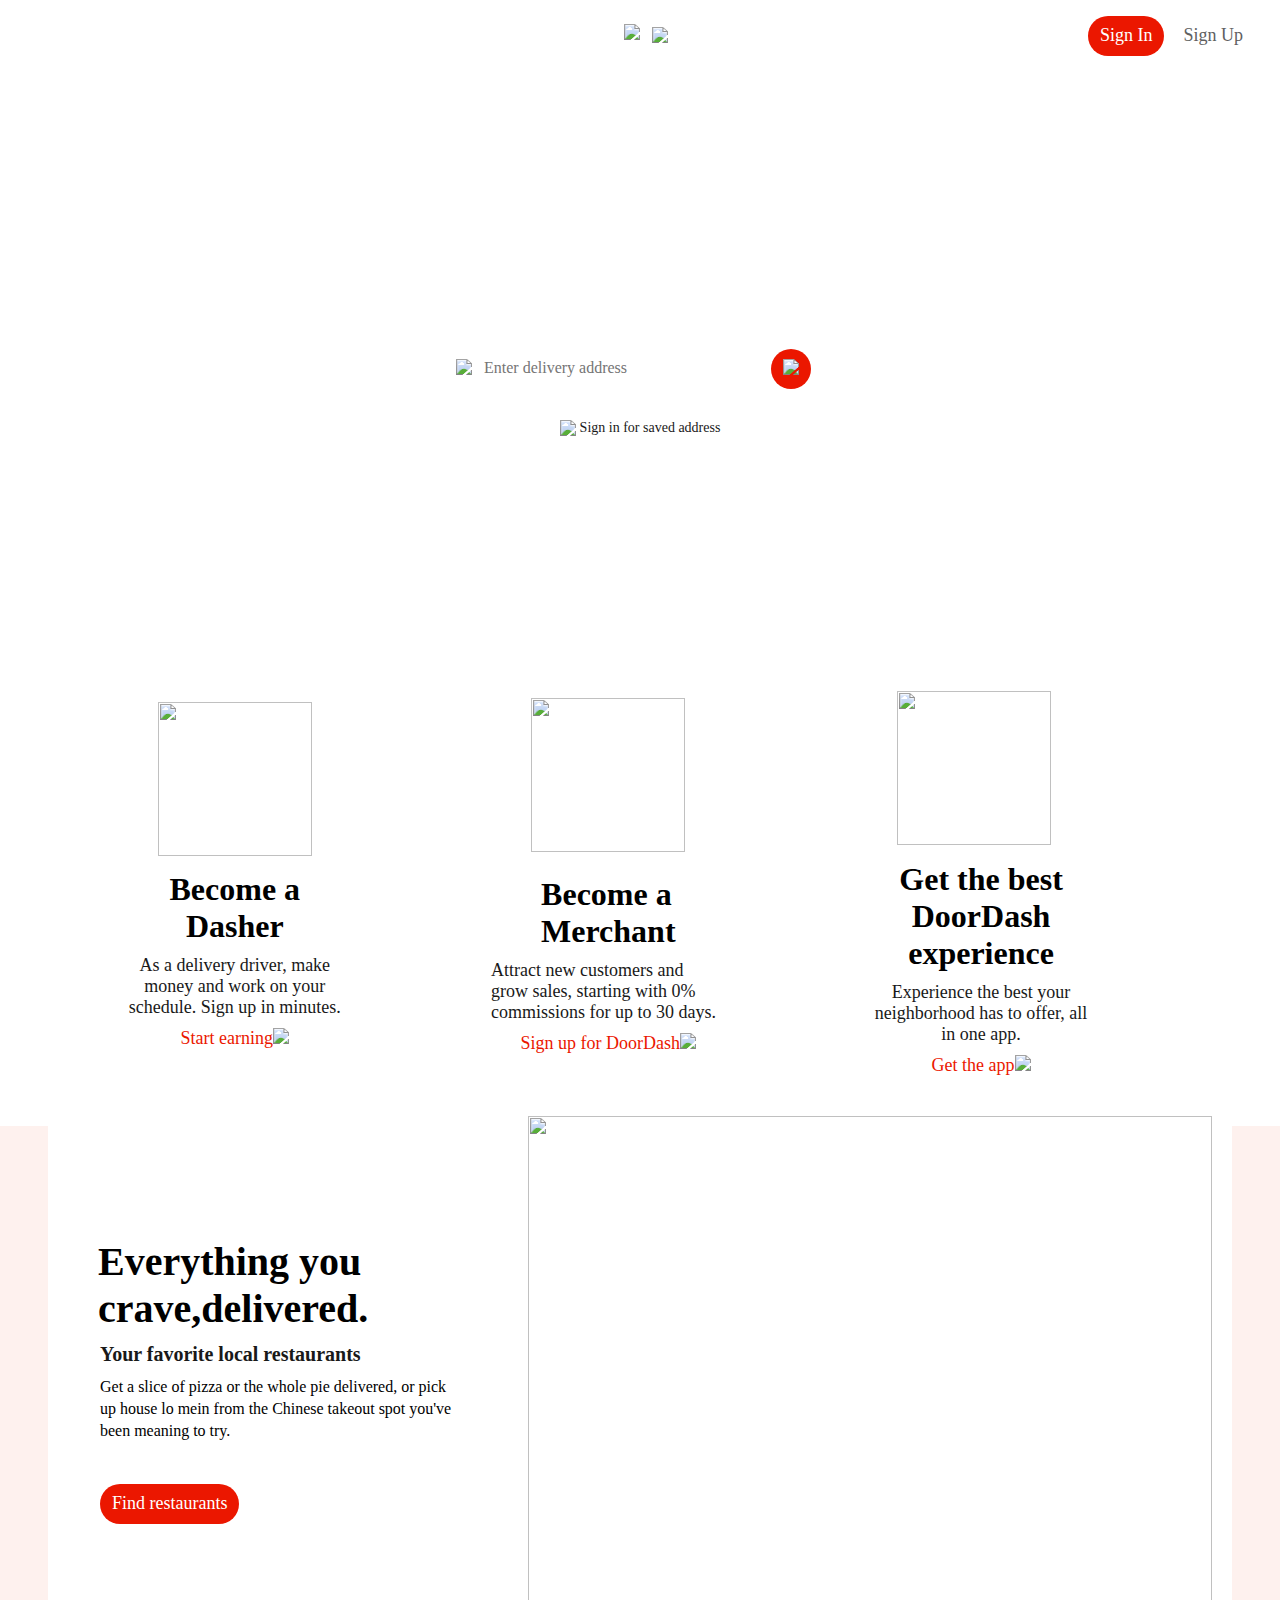
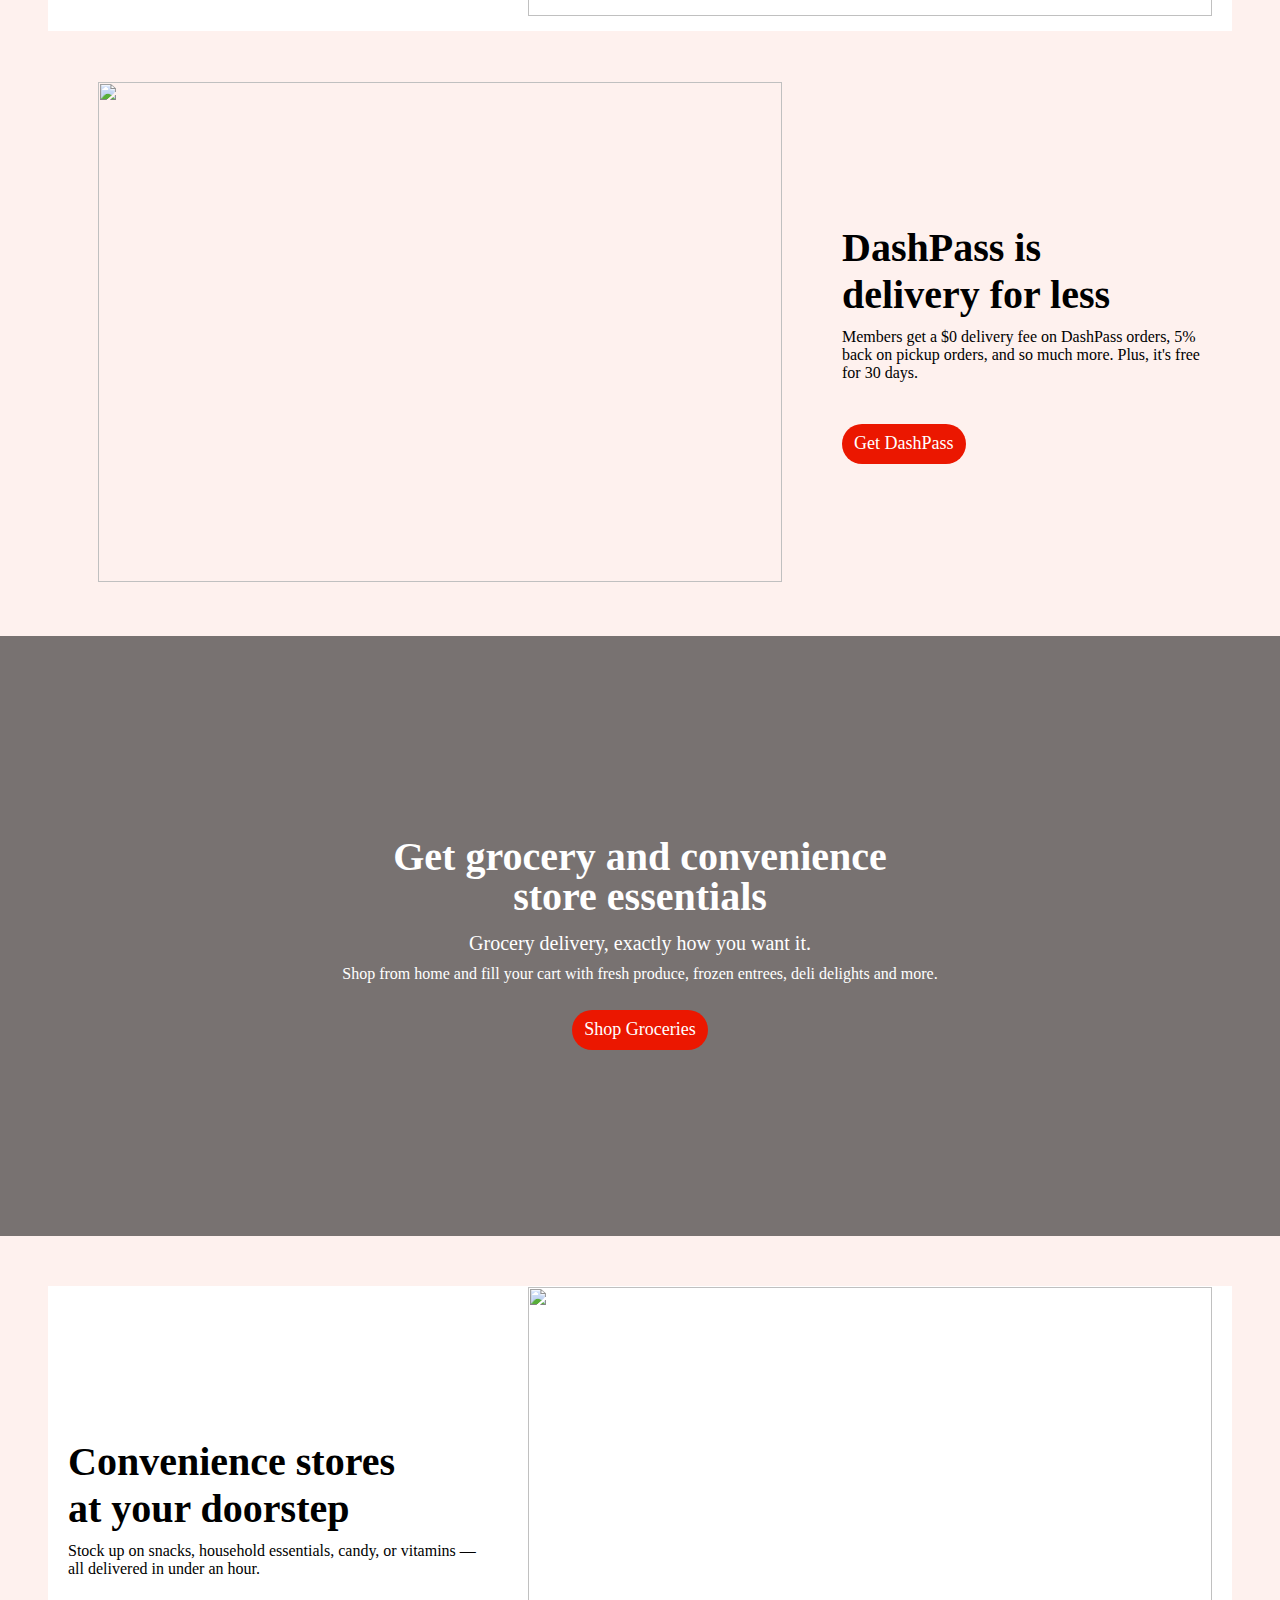
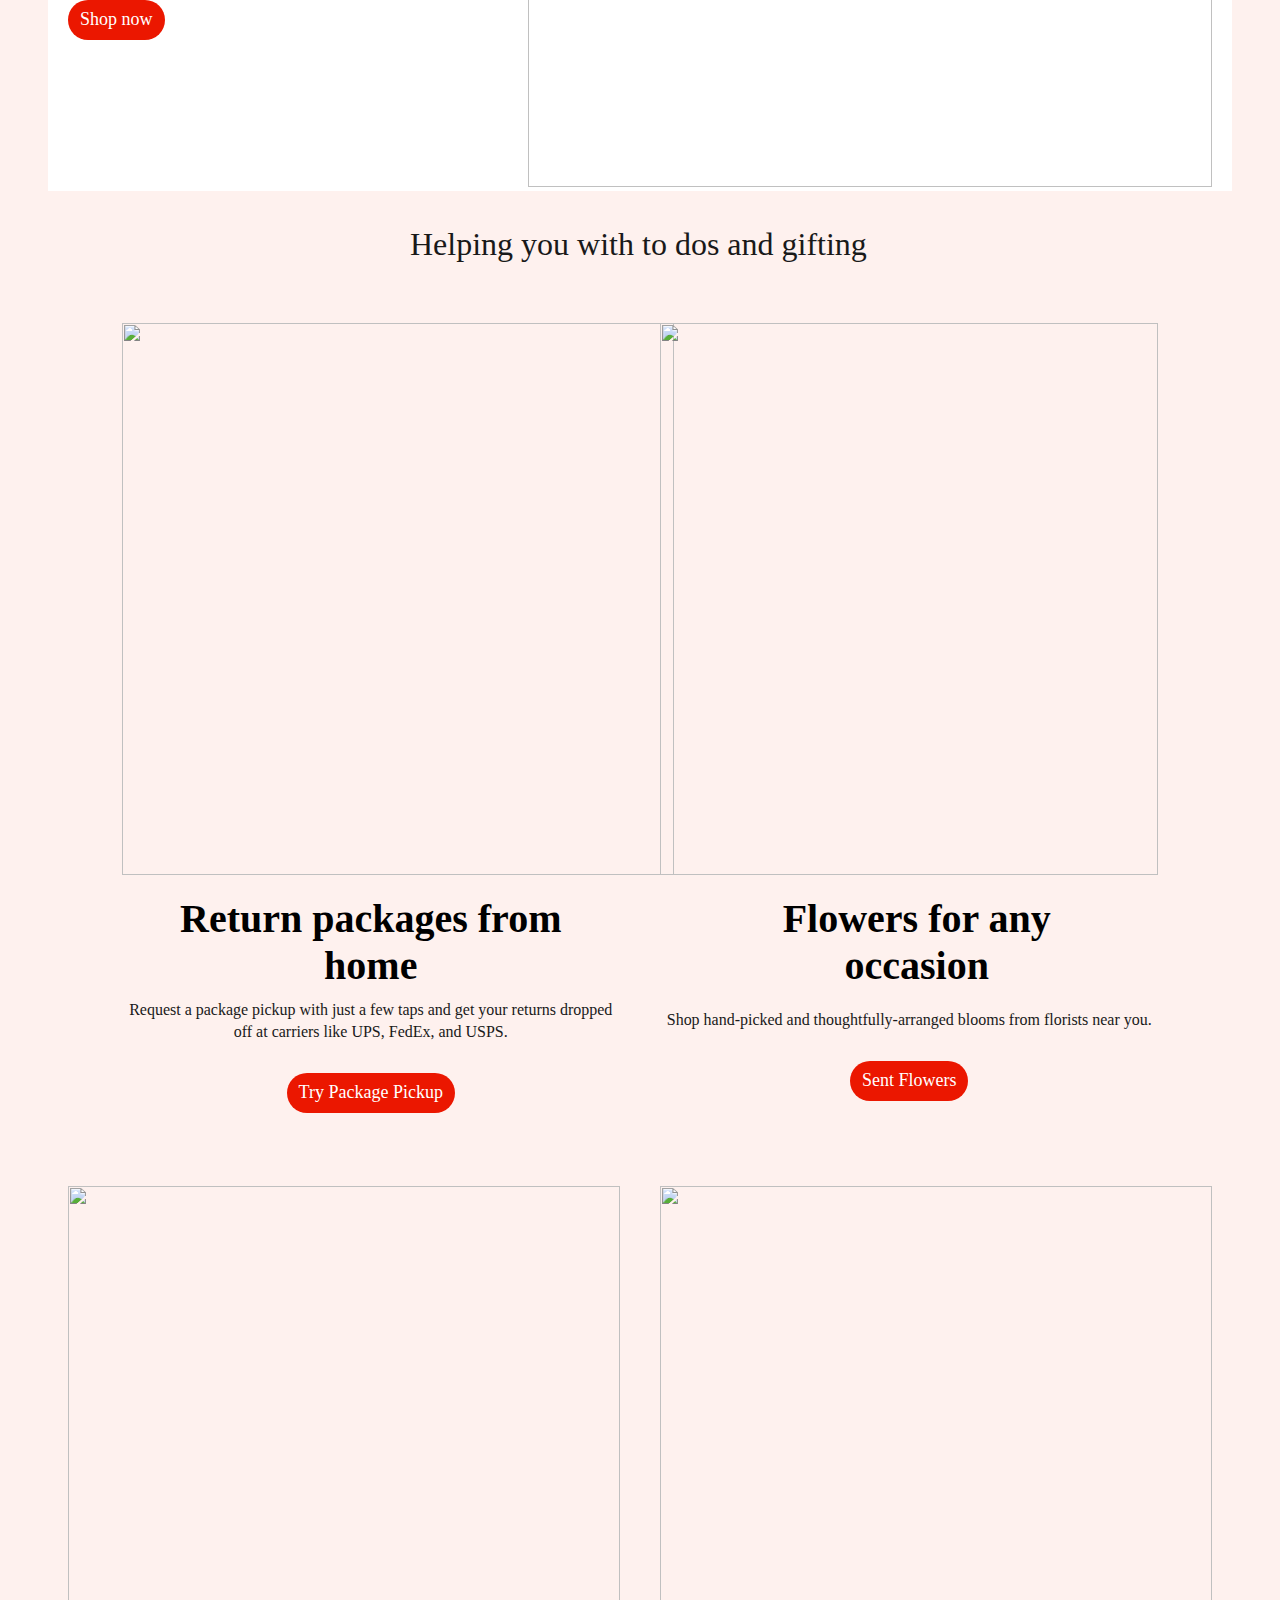
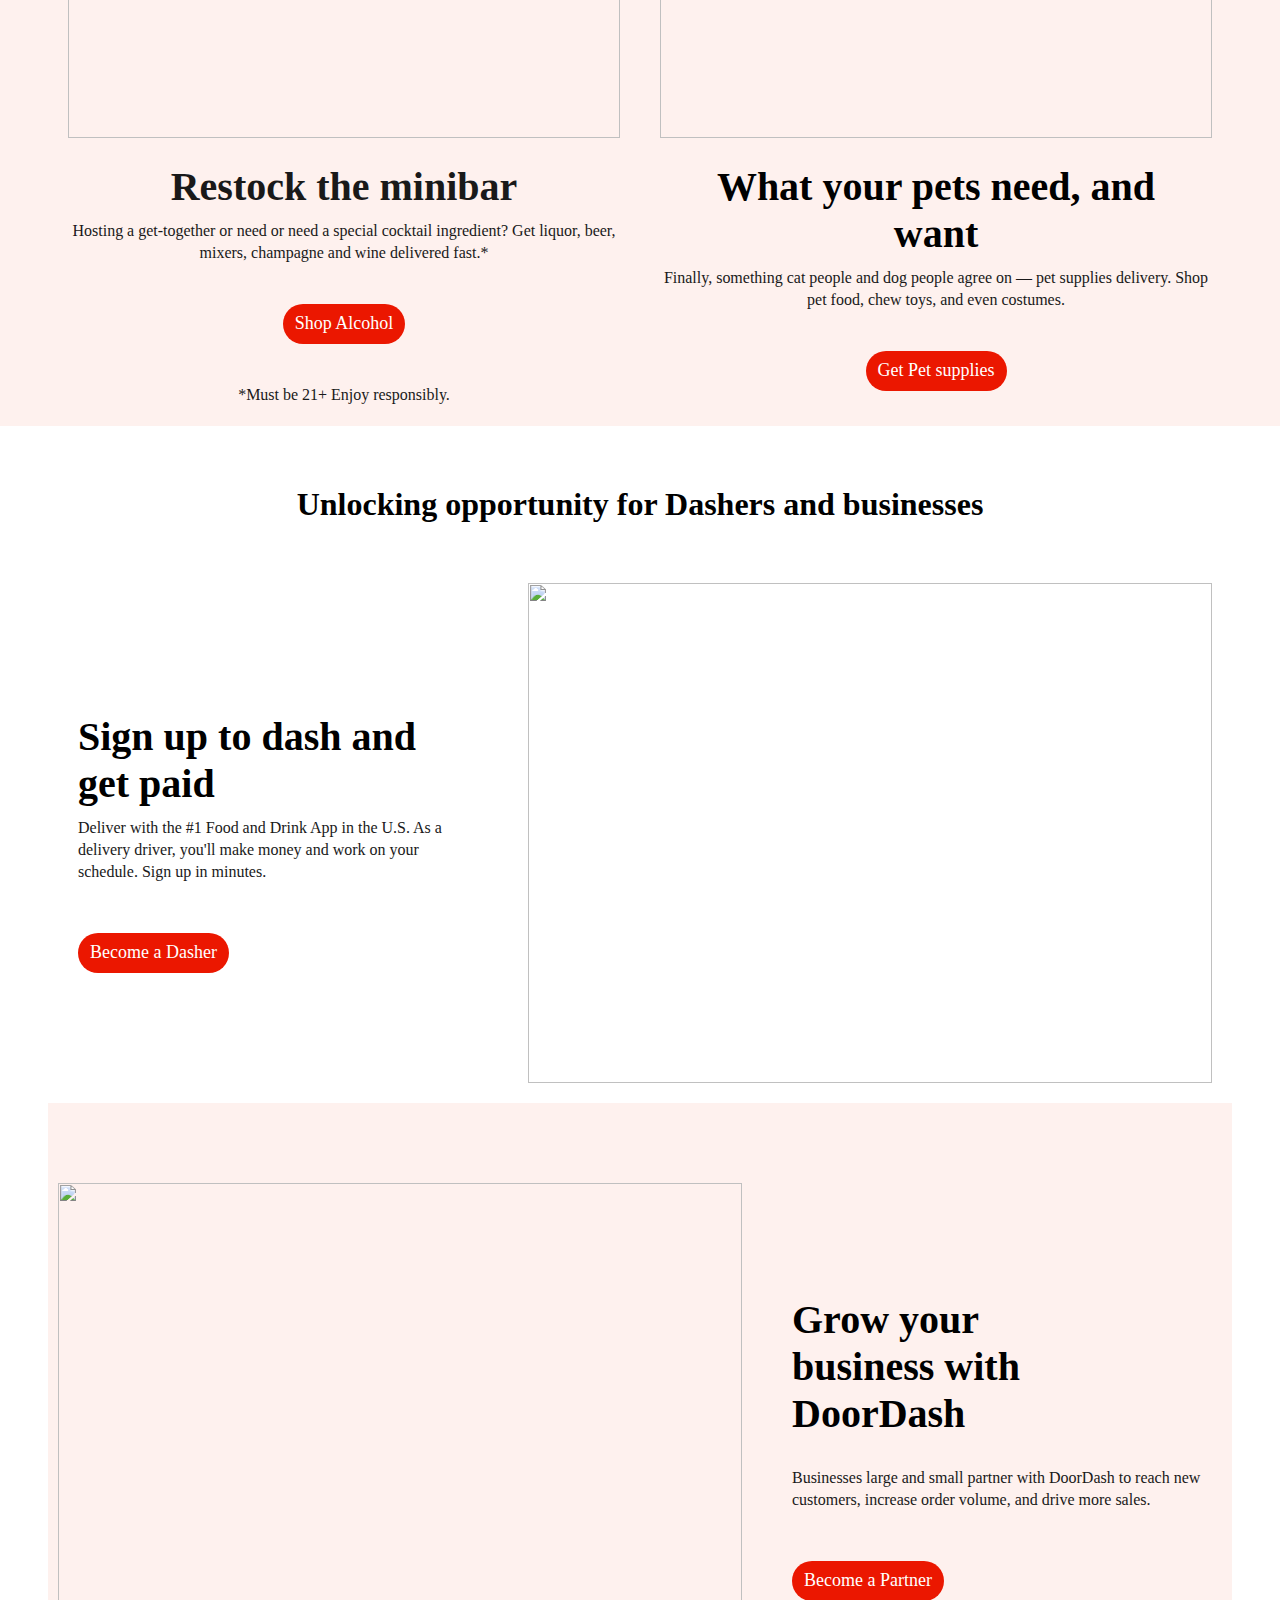
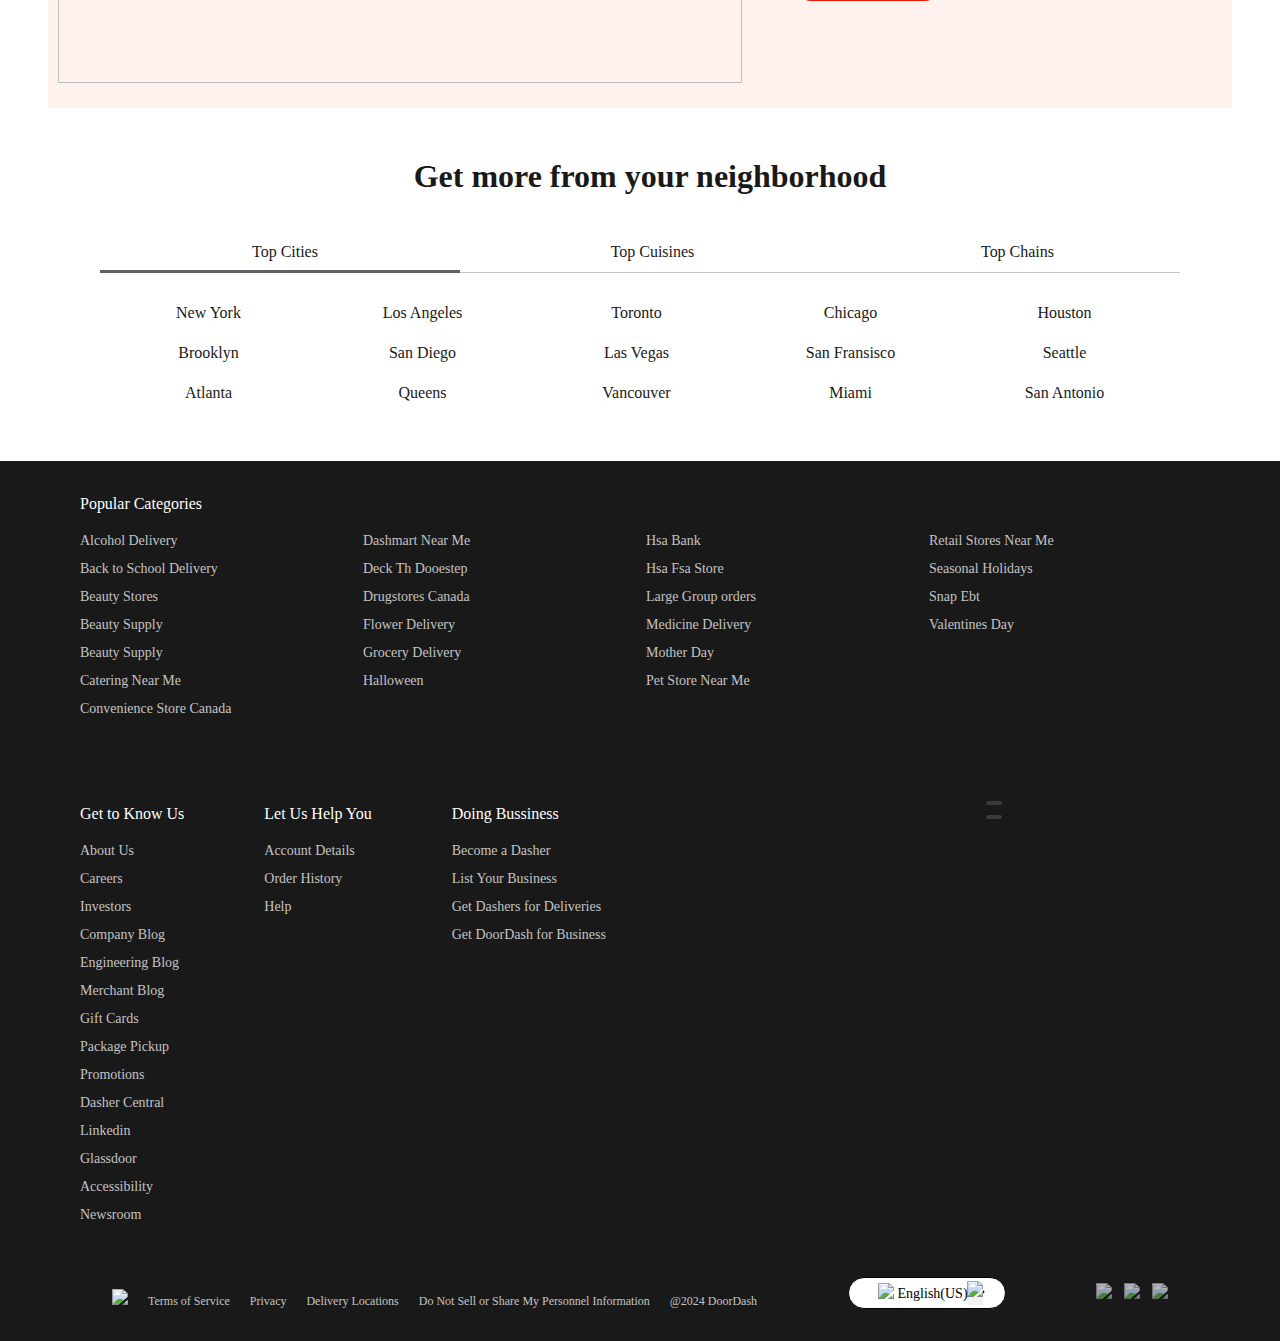
==== index.html @ cca17625 "done" ====
<!DOCTYPE html>
<html lang="en">
<head>
    <meta charset="UTF-8">
    <meta name="viewport" content="width=device-width, initial-scale=1.0">
    <link rel="stylesheet" href="styles.css">
    <title>DOORDASH</title>
  <header class="header">
  <div class="add">
    <div class="mac">
      <div class="mit">
        <img src="/Doordash/images/top_logo.svg"  alt="">
      </div>
  </div>
    <div class="rating">
      <span class="bluelock">Browse faster in the app</span>
    <p class="ppn">$0 delivery fee on first order</p>
    <div class="star">
      <img src="/Doordash/pics/svg-export/star.svg">
      <img src="/Doordash/pics/svg-export/star.svg">
      <img src="/Doordash/pics/svg-export/star.svg">
      <img src="/Doordash/pics/svg-export/star.svg">
      <img src="/Doordash/pics/svg-export/half-star.svg">
         <p class="opm">18.2M ratings</p>
      
    </div>
    </div>
    <div class="open">
    <button id="adv">Open </button>
    </div>
  </div>
</header>
    

<section class="banner">
  <div id="signup">
        <button id="white">Login </button>
        <button id="red">Open App</button>
    </div>
    <div class="flotter">
      <div></div>
      <div class="normal">
      <img class="fluke-1" src="/Doordash/pics/svg-export/logo-white.svg">
      <img class="fluke" src="/Doordash/pics/svg-export/doordash-white.svg" >
    </div>
    <div class="ubnormal"> 
      <img class="wl" src="/Doordash/pics/whitelogo-1.svg">
      <img class="DD" src="/Doordash/pics/doordashlogo-1.svg">
    </div>
    <div class="frank">
      <button id="red">Sign In</button>
        <button id="white">Sign Up</button>
      </div>
    </div>
    <div class="main-nav">
  <div class="mad">  
  <img src="/Doordash/pics/svg-export/logo-white.svg">
  <img class="moc" src="/Doordash/pics/svg-export/doordash-white.svg">
  </div>
  <div class="mara">
  <div class="heading">
    <h1>Discover restaurants and more near you.</h1>
  </div>

<nav class="topnav">
    
    <div class="entry">
      <a class="magnifier" href="location"><img src="/Doordash/pics/svg-export/search.svg"></a>
      <a class="location-logo" href=""><img src="/Doordash/pics/svg-export/personal.svg"></a>
      <input type="text" class="input" placeholder="Enter delivery address"><img src="/Doordash/pics/svg-export/side-arrow-black .svg">


    </div> 
  <div class="milan">
    <a class="location-logo" href=""><img src="/Doordash/pics/svg-export/personal.svg"></a>
  <input type="text" class="input-1" placeholder="Enter delivery address">
  <button class="black-1"><img src="/Doordash/pics/svg-export/white-arrow-1.svg"></button>
  </div>


    <div class="entry-1">
    <span><img src="/Doordash/pics/svg-export/svgexport-7.svg">Login </span>
    </div>
    <div class="entry-2">
      <span><img class="person" src="/Doordash/pics/svg-export/svgexport-7.svg"> Sign In</span>
    </div>
    <div class="entry-3">
      <span><img src="/Doordash/pics/svg-export/svgexport-7.svg">Sign in for saved address</span>
    </div>
</nav> 
</div>
</div>
</head>
</section>

<div class="app-adv">
  <div class="white-logo">
  <img src="/Doordash/images/top_logo.svg">
</div>
<div class="maria">
  
  <img src="/Doordash/pics/svg-export/google-play-store-logo.svg">

  <h2>DoorDash App</h2>
  <p>Food & Groceries, Delivered</p>
  <button id="led">Get the App <div><img class="rightarrow" src="/Doordash/pics/svg-export/side-arrow-white.svg"></div></button>

</div>
  
</div>


<section  class="grid">
  <div class="scoots">
    <div class="mic">
      <img  id="scoots" src="/Doordash/pics/ScootScoot.svg">
    </div>
    <div class="orange">
    <div class="para">
    <h2>Become a <br>Dasher</h2>
    <p>As a delivery driver, make <br>money and work on your<br> schedule. Sign up in minutes.</p>
    </div>
    <div class="link">
    <a href="#earnigs">Start earning</a><img src="/Doordash/pics/svg-export/svgexport-8.svg">
  </div>
    </div>
  </div>



  <div class="store">
    <div class="pic">
    <img src="/Doordash/pics/svg-export/Storefront.svg">
  </div>
  <div class="mark">
  <div class="text">
    <h2>Become a <br> Merchant</h2>
    <p>Attract new customers and <br> grow sales, starting with 0% <br> commissions for up to 30 days.</p>
  </div>
  <div class="line">
    <a href="#merchant">Sign up for DoorDash</a><img src="/Doordash/pics/svg-export/svgexport-8.svg">
  </div>
  </div>
  </div>



  <div class="iphone">
    <div class="smart">
    <img src="/Doordash/pics/svg-export/iphone.svg">
  </div>
  <div class="wrapper">
  <div class="phone">
    <h2>Get the best <br> DoorDash <br>experience</h2>
    <p>Experience the best your <br> neighborhood has to offer, all <br> in one app.</p>
  </div>
  <div class="cross">
    <a href="app">Get the app</a><img src="/Doordash/pics/svg-export/svgexport-8.svg">
  </div>
  </div>
  </div>
</section>


<body>

<div class="main-c">
<section id="pizza">
  <div class="pizza">
    <img src="/Doordash/images/download_the_app_desktop.png">
  </div>
  <div class="mania">
    <h2>Everything you crave,delivered.</h2>
    <h4>Your favorite local restaurants</h4>
    <p>Get a slice of pizza or the whole pie delivered, or pick up house lo mein from the Chinese takeout spot you've been meaning to try.</p>
    <div class="button-1"><button id="red">Find restaurants</button></div>
  </div>
</section>

<section class="pay">
  <div class="burger">
    <img src="/Doordash/images/dashpass_desktop.png">
  </div>
  <div class="me">
    <h2>DashPass is <br>delivery for less</h2>
    <p>Members get a $0 delivery fee on DashPass orders, 5% back on pickup orders, and so much more. Plus, it's free for 30 days.</p>
   <div class="button-2"> <button id="red">Get DashPass</button></div>
  </div>
</section>

<section class="hand">
  <div class="middile">

  <div class="left">

    <h2>Get grocery and convenience store essentials</h2>
    <span class="pass">Grocery delivery, exactly how you want it.</span>
    <p class="normall">Shop from home and fill your cart with fresh produce, frozen entrees, deli delights and more.</p>
    <div><button id="red">Shop Groceries</button></div>
  </div>
</div>
</section>

<secton class="drug">
 
    <div class="medicine">
       <div class="medi">
    <img src="/Doordash/images/convenience_desktop.png">
        </div>
  <div class="clara">
    <h2>Convenience stores at your doorstep</h2>
    <p>Stock up on snacks, household essentials, candy, or vitamins — all delivered in under an hour.</p>
    <div class="musa"><button id="red">Shop now</button></div>
  </div>
  </div>
</secton>

</div>

<div class="mil">
<span class="mis">Helping you with to dos and gifting<span>
</div>
<section class="section-with-bg">

<section id="structure">
  <div class="structure-1">
    <div class="big">
    <div class="gifting">
      <img class="old" src="/Doordash/images/package_pickup_old.avif">
      <img class="new" src="/Doordash/images/package_pickup_new">
      <img class="fresh" src="/Doordash/images/fresh">
    </div>
      <div class="small">
        <h2>Return packages from home</h2>
        <p>Request a package pickup with just a few taps and get your returns dropped off at carriers like UPS, FedEx, and USPS.</p>
       <div class="pani"> <button id="red">Try Package Pickup</button></div>
      </div>
  </div>
    
    <div class="flow">
    <div class="flowers">
      <img class="old-flower" src="/Doordash/images/flowers_desktop.png">
      <img class="new-flower" src="/Doordash/images/newflower.avif">
    </div>
      <div class="fly">
        <h2>Flowers for any occasion</h2>
        <p>Shop hand-picked and thoughtfully-arranged blooms from florists near you.</p>
         <div class="pasa"><button id="red">Sent Flowers</button></div>
      </div>
    </div>
  </div>
  </div>
  <div class="structure-2">
  <div class="mini">
  <div class="minibar">
    <img  src="/Doordash/images/alcohol_desktop.avif">
  </div>
    <div class="bar">
      <h2>Restock the minibar</h2>
      <p>Hosting a get-together or need or need a special cocktail ingredient? Get liquor, beer, mixers, champagne and wine delivered fast.*</p>
      <div class="pada"><button id="red">Shop Alcohol</button></div>
      <p class="warning">*Must be 21+ Enjoy responsibly.</p>
    </div>
  </div>
  
  <div class="navi">
  <div class="pets">
    <img  src="/Doordash/images/pet_supplies_desktop.avif">
  </div>
    <div class="math">
      <h2>What your pets need, and want</h2>
      <p>Finally, something cat people and dog people agree on — pet supplies delivery. Shop pet food, chew toys, and even costumes.</p>
      <div class="dark"><button id="red">Get Pet supplies</button></div>
    </div>
  
  </div>
  </div>
  </section>
</section>

<div class="fun">
<h2>Unlocking opportunity for Dashers and businesses</h2>
</div>

<section id="Dasher">

  <div class="class">
  <div class="black">
    <img class="man" src="/Doordash/pics/become_a_dasher_desktop.avif">
    <img class="blackman" src="/Doordash/images/blackman old.png">
  </div>
  <div class="marco">
    <h2>Sign up to dash and get paid</h2>
    <p>Deliver with the #1 Food and Drink App in the U.S. As a delivery driver, you'll make money and work on your schedule. Sign up in minutes.</p>
    
    <div class="redbutton"><button id="red">Become a Dasher</button></div>
  </div>
  </div>

<div class="mall">
  <div class=" lady">
    <img src="/Doordash/images/work_with_doordash_desktop.avif">
  </div>
  <div class="blacklady">
    <h2>Grow your business with DoorDash</h2>
    <p>Businesses large and small partner with DoorDash to reach new customers, increase order volume, and drive more sales.</p>
    <div class="redlady"><button id="red">Become a Partner</button></div>
  </div>
</div>
</section>

<section class="menu">
  <div class="help">
<h2>Get more from your neighborhood</h2>
</div>
  
  <div class="grid-menu">
  <div class="top">
    <ul>
      <li class="max"><a href="">Top Cities</a></li>
      <li class="carol"><a href="">Top Cuisines</a></li>
      <li class="han"><a href="">Top Chains</a></li>
    </ul>
  </div>
  <div class="miami">
    <ul class="cities">
      <li class="Newsroom-1"><a href="">New York</a></li>
      <li class="Newsroom-1"><a href="">Brooklyn</a></li>
      <li class="Newsroom-1"><a href="">Atlanta</a></li>
    </ul>
    <ul class="cities-1"> 
      <li class="Newsroom-2"><a href="">Los Angeles</a></li>
      <li class="Newsroom-2"><a href="">San Diego</a></li>
      <li class="Newsroom-2"><a href="">Queens</a></li>
    </ul> 
    <ul class="cities-2"> 
      <li class="Newsroom-3"><a href="">Toronto</a></li>
      <li class="Newsroom-3"><a href="">Las Vegas</a></li>
      <li class="Newsroom-3"><a href="">Vancouver</a></li>
    </ul>
    <ul class="cities-3"> 
      <li class="Newsroom-4"><a href="">Chicago</a></li>
      <li class="Newsroom-4"><a href="">San Fransisco</a></li>
      <li class="Newsroom-4"><a href="">Miami</a></li>
    </ul>
    <ul class="cities-4">
      <li class="Newsroom-5"><a href="">Houston</a></li>
      <li class="Newsroom-5"><a href="">Seattle</a></li>
      <li class="Newsroom-5"><a href="">San Antonio</a></li> 
    </ul>
  </div>
  <div class="miami-3">
    <ul class="cities">
      <li class="Newsroom"><a href="">New York</a></li>
      <li class="Newsroom"><a href="">Brooklyn</a></li>
      <li class="Newsroom"><a href="">Atlanta</a></li>
      <li class="Newsroom"><a href="">Los Angeles</a></li>
      <li class="Newsroom"><a href="">San Diego</a></li>
      
    </ul> 
    <ul class="cities-1"> 
      <li class="Newsroom"><a href="">Queens</a></li>
      <li class="Newsroom"><a href="">Toronto</a></li>
      <li class="Newsroom"><a href="">Las Vegas</a></li>
      <li class="Newsroom"><a href="">Vancouver</a></li>
      <li class="Newsroom"><a href="">Chicago</a></li>
      
    </ul>
    <ul class="cities-2">
      <li class="Newsroom"><a href="">San Fransisco</a></li>
      <li class="Newsroom"><a href="">Miami</a></li>
      <li class="Newsroom"><a href="">Houston</a></li>
      <li class="Newsroom"><a href="">Seattle</a></li>
      <li class="Newsroom"><a href="">San Antonio</a></li> 
    </ul>
  </div>
  <div class="miami-1">
    <ul class="cities">
      <li class="Newsroom"><a href="">New York</a></li>
      <li class="Newsroom"><a href="">Toronto</a></li>
      <li class="Newsroom"><a href="">Houston</a></li> 
      <li class="Newsroom"><a href="">San Diego</a></li>
      <li class="Newsroom"><a href="">San Fransisco</a></li>
      <li class="Newsroom"><a href="">Atlanta</a></li> 
      <li class="Newsroom"><a href="">Vancouver</a></li>
      <li class="Newsroom"><a href="">San Antonio</a></li>
      <li class="Newsroom"><a href="">Los Angeles</a></li>
      <li class="Newsroom"><a href="">Chicago</a></li>
      <li class="Newsroom"><a href="">Brooklyn</a></li>
      <li class="Newsroom"><a href="">Las Vegas</a></li>
      <li class="Newsroom"><a href="">Seattle</a></li>
      <li class="Newsroom"><a href="">Queens</a></li>
      <li class="Newsroom"><a href="">Miami</a></li> 
    </ul>
  </div>
  </div>
</section>
<section class="footer">
  <div class="inbetween">
  <footer>
  <div class="categories">
    <h2>Popular Categories</h2>
    <div class="strawhat">
    <ul class="nika">
      <li class="luffy"><a href="">Alcohol Delivery</a></li> 
      <li class="luffy"><a href="">Back to School Delivery</a></li> 
      <li class="luffy"><a href="">Beauty Stores</a></li> 
      <li class="luffy"><a href="">Beauty Supply</a></li> 
      <li class="luffy"><a href="">Beauty Supply</a></li> 
      <li class="luffy"><a href="">Catering Near Me</a></li> 
      <li class="luffy"><a href="">Convenience Store Canada</a></li> 
     
    </ul>
    <ul class="nika">
      <li class="luffy"><a href="">Dashmart Near Me</a></li>
      <li class="luffy"><a href=""> Deck Th Dooestep</a></li>
      <li class="luffy"><a href="">Drugstores Canada</a></li>
      <li class="luffy"><a href="">Flower Delivery</a></li>
      <li class="luffy"><a href="">Grocery Delivery</a></li>
      <li class="luffy"><a href="">Halloween</a></li>
    </ul>
    <ul class="nika">
      <li class="luffy"><a href="">Hsa Bank</a></li>
      <li class="luffy"><a href="">Hsa Fsa Store</a></li>
      <li class="luffy"> <a href="">Large Group orders </a></li>
      <li class="luffy"><a href="">Medicine Delivery</a></li>
      <li class="luffy"><a href="">Mother Day</a></li>
      <li class="luffy"><a href="">Pet Store Near Me</a></li>
      
    </ul>
    <ul class="nika">
      <li class="luffy"><a href="">Retail Stores Near Me</a></li>
      <li class="luffy"><a href="">Seasonal Holidays</a></li>
      <li class="luffy"><a href="">Snap Ebt</a></li>
      <li class="luffy"><a href="">Valentines Day</a></li>
      
    </ul>
  </div>
  </div>
  <section class="roronova">
    <div class="sanji">
  <div class="image">
    <a class="appstore" href=""><img src="/Doordash/pics/svg-export/svgexport-9.svg" alt=""></a>
   <a class="playstore" href=""><img src="/Doordash/pics/svg-export/playstrore-white.svg" alt=""></a>
  </div>
  <div class="jinbei">
  <div class="cate">
    <h2>Get to Know Us </h2>
    <ul class="hell">
      <li class="zoro"><a href="">About Us</a></li>
      <li class="zoro"><a href="">Careers</a></li>
      <li class="zoro"><a href="">Investors</a></li>
      <li class="zoro"><a href="">Company Blog</a></li>
      <li class="zoro"><a href="">Engineering Blog</a></li>
      <li class="zoro"><a href="">Merchant Blog</a></li>
      <li class="zoro"><a href="">Gift Cards</a></li>
      <li class="zoro"><a href="">Package Pickup</a></li>
      <li class="zoro"><a href="">Promotions</a></li>
      <li class="zoro"><a href="">Dasher Central</a></li>
      <li class="zoro"><a href="">Linkedin</a></li>
      <li class="zoro"><a href="">Glassdoor</a></li>
      <li class="zoro"><a href="">Accessibility</a></li>
      <li class="zoro"><a href="">Newsroom</a></li>
      
    </ul>
  
  </div>
  <div class="catego">
  <h2>Let Us Help You</h2>
  <ul class="usopp">
    <li class="god"><a href="">Account Details</a></li>
    <li class="god"><a href="">Order History</a></li>
    <li class="god"><a href="">Help</a></li>
  </ul>
  </div>
  <div class="lonely">
    <h2>Doing Bussiness</h2>
    <ul class="soulking">
      <li class="brook"><a href="">Become a Dasher</a></li>
      <li class="brook"><a href="">List Your Business </a></li>
      <li class="brook"><a href="">Get Dashers for Deliveries</a></li>
      <li class="brook"><a href="">Get DoorDash for Business</a></li>
    </ul>
  </div>
</div>
</div>
</section>
<section class="tony">
  <div class="media">
    <a class="maa" href="www.facebook.com"><img src="/Doordash/pics/svg-export/facebook.svg"></a>
    <a class="saa" href="www.x.com"><img src="/Doordash/pics/svg-export/x.svg"></a>
    <a class="gaa" href="www.instagram.com"><img src="/Doordash/pics/svg-export/instagram.svg"></a>
  </div>

  <div class="search">
    <div class="search-1">
    <label for="Language"><img src="/Doordash/pics/svg-export/language-svg.svg"></label>
    <select name="Language" id="Language">
      <option value="op1">English(US)</option>
      <option value="op2">Espanol(US)</option>
      <option value="op3">English(CA)</option>
      <option value="op4">Francais (CA)</option>
      <option value="op5">English(AU)</option>
      <option value="op6">English(NZ)</option>
    </select>
    <img class="downarrow" src="/Doordash/pics/svg-export/dropdown.svg">
  </div>
  </div>
  <div class="copyright">
    <div class="pair">
    <img src="/Doordash/pics/svg-export/logo-white.svg">
    <a class="chopper" href="">Terms of Service</a>
    <a class="chopper" href="">Privacy</a>
    <a class="chopper" href="">Delivery Locations</a>
    <a class="chopper" href="">Do Not Sell or Share My Personnel Information</a>
    <a class="chopper" href="">@2024 DoorDash</a>
  </div>
  
</section>
  </footer>
</div>
</section>
</body>
</html>
---- styles.css ----
:root{
    --primary:#eb1700 ;
    --secondary:white;
}

*{
    box-sizing: border-box;
    margin: 0;
}
@font-face {
    font-family: TTNorms-bold;
    font-weight: 700;
    src: url(/Doordash/font/TTNorms-Bold\ \(1\).woff2);
}
@font-face {
    font-family: TTNorms-medium;
    src: url(/Doordash/font/TTNorms-Medium\ \(1\).woff2);
}
h2,h1{
    font-family: TTNorms-bold;

}
body,p,ul,li,a{
    margin: 0;
    padding: 0;
    text-decoration: none;
    font-family:TTNorms-medium;
}
button{
    font-family:TTNorms-bold;
}
 li{
    list-style-type:none;
 }

button{
    background:var(--primary);
    border: 2px solid var(--primary);
    color: var(--secondary);
    padding: 3px 9px;
    border-radius: 20px;
}
button:hover{
    
    background: var(--primary);
}
#white{
    background: var(--secondary);
    border:1px solid var(--secondary);
    color: black;
    font-size: 16px;
    padding-block: 6px;
    padding-inline: 11px;
}
input{
    background: rgba(255,255,255,0.10);
    border-radius: 20px;
    padding: 10px 7px;
    border:2px  
}
.entry{ 
    display: flex;
    background:white;
    /* padding: 5px; */
    border-radius: 32px;
    align-items: center;
    border: 0 solid ;
    width:fit-content;
    margin:5px;
    padding:6px;
    margin-bottom: 7px;
    padding-left: 10px;
    margin-top: 9px;
}
.entry input{
    font-size: 16px;
    font-family: TTNorms-medium;
    padding-bottom: 12px;
    padding-right: 0px;
    padding-left: 12px;
}
.entry-1{
    background: white;
    border-radius: 20px;
    border:0px solid ;
    width:fit-content;
    padding-inline:10px;
    margin-top: 8px;
    
}
.entry-1 span{
    font-size: 14px;
    gap:4px;

}
.banner{
    background-image: url(/Doordash/images/hero_desktop\ \(2\).png);
    background-size: cover;
    height: 650px;
    background-position: center center;
}
.banner{
    display:flex;
    flex-direction: column;
    position: relative;
    align-items: center;
    justify-content: center;
    text-align: center;
}
.heading{
    display: flex;
    justify-content: center;
    margin-bottom: 16px;
    color: #fff;
}
.heading h1{
    max-width: 304px;
    letter-spacing: 0px;
    font-size: 22px;
    padding-inline: 10px;
    padding-top: 0px;
    line-height: 28px;
}
.mad{
    display: flex;  
    line-height: 28px;
    padding-bottom: 20px;
    align-items: center;
    gap: 8px;
}
.moc{
    height: 13px;
}
.main-nav{
    display: flex;
    flex-flow: column;
    align-items: center;
    width: 100%;
    justify-content: center;
    padding-bottom: 70px;

}
.mis{
    color: #191919;
    font-size: 24px;
    font-family: TTNorms-bold;
    background: #fef1ee;
    margin-bottom: 0px;
    
}
.location-logo{
    display:none;
    
}
.topnav{
    bottom: 210px;
    left:50px;
    display: flex;
    flex-direction: column;
    align-items: center;
    padding-bottom: 5px;
}
.topnav span{
    text-align: center;
    font-family: TTNorms-bold;
    position: relative;
    display:inline-flex;
    max-width: 100%;
    padding-inline:2px ;
    align-items: center;
    min-height: 32px;
    width: auto;
    border-radius: 9999px;
    cursor: pointer;
    color:#191919ff;
        

}
.footer{
    width: 100vw;
    background-color: #191919ff;
    display:flex;
    flex-direction: row;
    align-items: flex-start;
    justify-content:center ;
}
.inbetween{
    width: 1184px;
}
footer{
    max-width: 1160px;
    padding: 0 20px;
    margin: auto;
    display: flex;
    flex-direction: column;
}
.categories {
    text-align: center;
    padding-top: 32px;
    padding-bottom: 32px;
    flex: 1 1 0%;
    
}.categories h2{
    color: rgb(255,255,255);
    font-family: TTNorms-bold;
    font-size: 16px;
    font-weight: 500;
    line-height: 22px;
    letter-spacing: -0.01px;
    text-decoration: none;
    text-transform: none;
    display: block;
    margin: 0px;
    padding: 0px;
    margin-bottom: 8px;
}
.strawhat {
    display: flex;
    justify-content: space-between;
    gap: 12px;
    flex-direction: column;
}
.strawhat ul{
    display: flex;
    flex-direction: column;
    flex: 1 1 0%;
}

.nika li{
    text-decoration: none;
    color: inherit;
    cursor: pointer;
    margin-top: 8px;
}
.luffy a{
    color: rgb(196,196,196);
    font-family: TTNorms-medium;
    font-size: 14px;
    font-weight: 500;
    line-height: 20px;
    letter-spacing: -0.01px;
    text-decoration: none;
    text-transform: none;
    display: block;
    margin: 0px;
    padding: 0px;
}
.image{
    
    display:flex;
    flex-direction: column;
    align-items: center; 
    gap: 10px;
    
}
.image a{
    opacity: 0.7;
    text-decoration: none;
    transition: opacity 0.2s;
    color: inherit;
    text-align: center;
    

}
.appstore{
    padding:2px 8px;
    border-radius: 8px;
    background-color: rgb(73 73 73);
    display: flex;
    align-items: center;
    justify-content: center;

    
}
.playstore{
    padding:2px 8px;
    border-radius: 8px;
    background-color: rgb(73 73 73);
    display: flex;
    align-items: center;
    justify-content: center;
   
}
.media{
    display: flex;
    justify-content: center;
    flex-wrap: nowrap;
}
.maa{
    opacity: 0.7;
    cursor: pointer;
    transition: opacity 0.2s;
    text-decoration:none;
    color:inherit;

}
.saa{
    opacity: 0.7;
    cursor: pointer;
    transition: opacity 0.2s;
    text-decoration:none;
    color:inherit;
    margin-left: 12px;    
}
.gaa{
    opacity: 0.7;
    cursor: pointer;
    transition: opacity 0.2s;
    text-decoration:none;
    color:inherit;
    margin-left: 12px;      
}
.search-1{
    padding-inline: 12px;
    display: flex;
    /* flex-wrap: wrap; */
    justify-content: center;
    width: 150px;
    flex-direction: row;
     align-items: center; 
    font-weight: 500;
    color: #191919ff;
    padding-left: 40px;
}
.downarrow{
    position:relative;
    display: flex;
    align-items: center;
    justify-content: center;
    top:0px;
    right:21px;
    height: 24px;
    pointer-events: none;
    background: inherit;
    background-color: rgb(241,241,241);
    
}
.search{
    text-align: center;
    background: white;
    border-radius: 20px;
    border: 1px solid;
    display: flex;
    align-items: center;
    width: fit-content;
    padding:3px;
    
    
}
.add{
    background: #fff;
    max-width: 100%;
    width: 100%;
    display:grid;
    grid-template-rows: auto auto auto;
    grid-template-columns: auto 1fr auto;
    gap: 8px;
    /* justify-content: space-between; */
    /* align-items: center; */
    padding: 8px;
    padding-bottom: 0px;
    padding-top: 16px;
}
.ppn{
    font-size: 14px;
    color: #606060;
    white-space: nowrap;
    text-overflow: ellipsis;
    overflow: hidden;
    padding-top: 4px;
    padding-bottom: 4px;

}
.add span{
    color: #191919;
    font-size: 16px;
    font-family: TTNorms-bold;
}
.opm{
    font-size: 14px;
    color: #606060;
    white-space: nowrap;
    text-overflow: ellipsis;
    overflow: hidden;
    display: inline;
    margin-left: 4px !important;
}
.star{
    padding-left: 2px;
    display: flex;
    align-items: center;
    justify-content: flex-start;
    gap: 2px;
}
.star img{
    
    height: 12px;
}
.mit img{
    width: 62px;
}

.mac{
    align-self: center;
    grid-area: 2/1;
    /* display: flex;
    padding-top: 8px;
    gap: 10px; */
}
.open {
align-self: center;
grid-area: 2/3;
}

.open button{
    position:relative;
    align-items: end;
    width:66.2px ;
    /* height: 32px; */
    padding-top: 4px;
    padding-bottom: 5px;


}
#adv{
    font-size: 16px;
    font-weight: 700;
}

.mit{
    border: 1px solid #f1f1f1ff;
    border-radius: 10px;
    height: 64px;
} 
.mit path{
    width: 50.92px;
    height: 28.93px;
}
.entry-3{
    display:none;
}


.rating{
    /* font-family: TTNorms-bold;
    font-weight: 700;
    padding-left: 0;
    margin-left: 0;
    display: flex;
    flex-direction: column;
    justify-content: flex-start; */
   overflow:hidden;
   grid-area: 2/2;
   padding-top: 1px;

}

.bluelock{
     white-space: nowrap;
    text-overflow: ellipsis;
    overflow: hidden;
    display: block;
}

.add h4{
    color:black;
    margin:0
}
#signup{
    display: flex;
    flex-direction: row;
    justify-content: flex-end;
    position:absolute;
    top:6px;
    right:20px;
    margin: 5px;
    gap: 8px;
    padding-top: 4px;

}

#Language{
    flex-grow: 1;
    background: inherit;
    max-width: 100%;
    margin: 0 auto;
    font-family: TTNorms-medium;
    font-size: 14px;
    border-color:rgb(25, 25, 25);
    border-width: 0px;
    display: flex;
    font-weight: 500;
    width:94px ;
}

.copyright{
    display: flex;
    flex-wrap: wrap;
    justify-content: center;
    margin-top: 12px;
    max-width: 100%;
    align-items: center;
    flex-direction: row;
}
.chopper{
    text-decoration: inherit;
    cursor: pointer;
    color: #c4c4c4;
}

.pair a{
    font-size: 12px;
    margin-left: 16px;
    text-align: center;

}
.orange,.para{
    float:right;
}
/* .mic img{
    height: 88px;
    
} */
 .para h2{
    padding-bottom: 10px;
 }
 .para p{
    padding-bottom:10px;
 }

#scoots{
    height: 88px;
    display: flex;
    width: 88px;
    
}
.scoots{
    display:flex;
    justify-content: center;
    gap:15px;
    margin:20px;
    padding:5px;
    width: 100%;
}
.grid h2{
    font-size: 32px;
} 
.grid p{
    font-size:18px;
    color:#191919;
}
.help h2{
    font-size: 18px;
    color: #191919ff;
    /* padding-top: 40px; */
    font-weight: 700;
    line-height: 40px;
    letter-spacing: -0.01px;


}

.link a{
    color: #eb1700;
    font-size: 14px;
    box-sizing: border-box;
    cursor: pointer;
    font-family: TTNorms-bold;
}
.mark{
    float:right
}
.line a{
    color: #eb1700;
    font-size: 14px;
    box-sizing: border-box;
    cursor: pointer;
    font-family: TTNorms-bold;
}
.pic img{
    height: 88px;
}
.store{
    display: flex;
    justify-content: center;
    gap: 20px;
    margin: 20px;
    padding: 5px;
}
.wrapper{
    float:right
}
.cross a{
    color: #eb1700;
    font-size: 14px;
    box-sizing: border-box;
    cursor: pointer;
    font-family: TTNorms-bold;
}
.iphone{
    display:flex;
    justify-content: center;
    margin: 20px;
    padding:5px;

}
.app-adv{
   display: flex;
   border-radius: 12px;
   padding: 20px;
   gap:20px;
   border: 1px solid #f7f7f7;
   justify-content: center;
   background-color:#f7f7f7 ;
   min-width: 280px;
   width: fit-content;
   height:141px;
   margin-top:20px ;
   margin-left: 15px;
   margin-bottom: 15px;

}
.white-logo{
    width: 60px;
    height: 60px;
    background-color: #fff;
    display: flex;
    border: 1px solid white;
    border-radius: 16px;

}
.white-logo img{
    /* height: 40px; */
    width: 40px;
    justify-content: center;

}

.maria{
    display:block;
    flex-direction: column;
    /* justify-content: center; */
    
}
 .maria img{
    height: 13px;
}
.maria h2{
    font-size: 18px;
    color: #191919;
    margin-bottom: 4px;
    line-height: 20px 2px;
}
.maria p{
    font-size: 14px;
    color: #606060;
    padding-bottom: 10px;
    padding-right:40px
}
.maria button{
    font-size: 14px;
    padding-block: 5px;
    padding-right: 10px;
}
.rightarrow{
    width: 16px;
    height: 16px;
}
#led{
    display: flex;
    gap: 3px;
}
.pizza img{
    width: 100%;
    height: 180px;
    display: flex;
    flex-direction: column;
    
}
#pizza{
    padding-inline: 20px;
    padding-bottom: 25px;
    background-color: rgb(254, 241, 238);
}

.pizza img{
    width: 100%;
    height: 180px;
    object-position: center;
}
#pizza h2{
    padding:10px
}
.main-c{
    background-color: rgb(254, 241, 238);
    display: flex;
    flex-direction: column;
    
}
.mania{
    display: flex;
    flex-direction: column;
    text-align:start;
    padding-right: 20px;
}
.mania p{
    font-size: 14px;
    padding-block: 10px;
}
.pay{
    padding-inline: 20px;
}
.burger img{
    width: 100%;
    height: 180px;
}
.me h2{
    padding-bottom: 10px;
}
.me p{
    padding-bottom: 10px;
    font-size: 14px;
}
.button-2{
    padding-bottom: 20px;
    padding-top: 20px;
}
.clara{
    display: flex;
    flex-direction: column;
    
}
.clara h2{
    padding-bottom: 10px;
}
.clara p{
    padding-bottom: 10px;
    font-size: 14px;
}

.medicine{
    display: flex;
    flex-direction: column;
    padding-inline: 20px;
    margin-top: 20px;
    margin-bottom: 20px;
}
.medicine img{
    width: 100%;
    
}
/* .medi{
    margin: 20px;
    padding: 5;
} */
.mil{
    background: #FEF1EE;
    display:flex ;
    --webkit-box-pack:center;
    justify-content: center;
    padding: 40px 20px 20px;
    text-align: center;
    font-size: 24px;
}
.gifting{
    height: 180px;
}
.gifting img{
    width: 100%;
    height: 100%;
    object-fit: cover;
    box-sizing: border-box;
}
.new{
    display: none;
}
.big{
    display: flex;
    flex-direction: column;
    padding: 20px;
    min-width: 90%;
    height:180px;
    -webkit-box-align: center;
}
.small{
    display: flex;
    flex-direction: column;
    align-items: center;
}
.small h2{
    text-align: center;
    padding-top: 20px;
}
#red{
   font-family: TTNorms-bold; 
   font-size: 16px;
} 
.old-flower{
    display: none;

}
.new-flower{
    display: block;
    height: 100%;
}
.flowers{
    width:100%;
    height:180px
}
.flowers img{
    width: 100%;
    
    object-fit: cover;
    box-sizing: border-box;
}
.flow{
    display: flex;
    flex-direction: column;
    padding: 20px;
    -webkit-box-align: center;
    min-width:90%;
    align-items: center;
}
.minibar{
    width: 100%;
    height: 180px;
}
.minibar img{
    width: 100%;
    height:100%;
    object-fit: cover;
}
.mini{
    display: flex;
    flex-direction: column;
    padding:20px;
    border: 3px;
    min-width:90%;
    align-items: center;
}
.pets{
    width: 100%;
    height: 180px;
}
.pets img{
    width: 100%;
    height: 100%;
}

.entry{
    display: flex;
    min-width: 304px;
    
}
.navi{
    display:flex;
    flex-direction: column;
    padding: 20px;
    border: 3px;
    min-width:90%;
    align-items: center;
    gap: 25px;
}
#structure{
    display: flex;
    flex-direction:row;
    width: 100%;
    gap: 250px;
    overflow-x: scroll;
    background: #FEF1EE;
}
#structure p{
    font-size: 14px;
    color: #191919;
    text-align: center;
}
.structure-1{
    display: flex;
}
.structure-2{
    display: flex;
}
.small{
    display:flex;
    flex-direction: column;
    gap: 13px;
}
.fly{
    display: flex;
    flex-direction: column;
    align-items: center;
}
.fly h2{
    padding-top: 20px;
    padding-left: 15px;
    text-align: center;
}
.fly p{
    line-height: 25px;
    padding-bottom: 20px;
    padding-top: 20px;
}
.bar{
    display: flex;
    flex-direction: column;
    align-items: center;
    gap: 10px;
}
.bar h2{
    color: #191919;
    padding-top: 25px;
    padding-inline: 20px;
    text-align: center;
}
.math{
    display:flex;
    flex-direction: column;
    align-items: center;
    gap: 10px;
}
.math h2{
    padding-inline: 30px;
}

.marco{
    margin: 10px;
    display: flex;
    flex-direction: column;
    padding:10px 0px

}
#Dasher{
    background-color: rgb(254, 241, 238);
}
#Dasher p{
    font-size: 14px;
    color:#191919;
    padding-top:10px;
    padding-bottom: 20px;

}
.fun{
    width:100%;
    padding:40px 20px 20px ;
    text-align: center;
}
.fun h2{
    font-size: 24px;
}
.black{
    width:100%;
    height: 180px;
    
}
.magnifier{
    margin-left: 6px;
    padding-top: 2px;
}
.man{
    display: none;
}
.blackman{
    display: block;
}
.black img{
    width: 100%;
    height: 100%;
    
}
.class{
    display:flex;
    flex-direction: column;
    min-width:90%;
    padding:20px;
    align-items:center;
}
.lady{
    height: 180px;
    width:100%;
    object-fit: cover;
}
.blacklady h2{
    padding-top: 10px;
}

.lady img{
    width: 100%;
    height: 100%;
}
.mall{
    display:flex;
    flex-direction: column;
    min-width:90%;
    padding-inline: 25px;
    align-items: center;
    padding-left: 10px;
    padding-bottom: 25px;
    
}
.hand{
    background-image: url("/Doordash/pics/grocery_desktop.avif ");
    background-size: cover;
    height: 350px;
    position: relative;
    color: white;
    text-align: center;
}
.left{
    display: flex;
    flex-direction: column;
    justify-content: center;
}
.left h2{
    margin: 10px;
    padding: 5px;
}
.left button{
    margin:10px;
    padding: 5px;
}
.top ul{
    display: flex;
    flex-direction: row;
    margin-bottom: 20px;
    justify-content: space-between;
}
.top {
    white-space: nowrap;
    
}

.top li {
    width:33.333%;
    display: inline-block;

}
.fresh{
    display:none;
}
.max{
    box-sizing: border-box;
    width: 33.333%;
    display:flex;
    justify-content: center;
    align-items: center;
    text-align: center;
    border-bottom: 3px solid  #606060ff;
    /* background: rgb(247,247,247); */
    cursor: pointer;
}
.carol{
    box-sizing: border-box;
    width: 33.333%;
    display:flex;
    /* height: 40px; */
    justify-content: center;
    align-items: center;
    text-align: center;
    border-bottom: 1px solid #c4c4c4;
    /* background: rgb(247,247,247); */
}
.han{
    box-sizing: border-box;
    width: 33.333%;
    display:flex;
    /* height: 40px; */
    padding-bottom: 12px;
    justify-content: center;
    align-items: center;
    text-align: center;
    border-bottom: 1px solid #c4c4c4;
    /* background: rgb(247,247,247); */
    
}
.miami{
    display: none;
    flex-flow: wrap;
}
.miami-1{
    display:flex ;
    text-wrap: nowrap;
}
.miami-3{
    display: none;
}
.roronova{
    display: flex;
    flex-direction: column;
    align-items: center;
}
.sanji{
    flex: 1 1 0%;
    display: flex;
    justify-content: space-between;
    gap: 12px;
    text-align: center;
    flex-direction: column;
    padding: 20px;
}
.cate{
    display: flex;
    flex-direction: column;
    padding: 32px 0px 0px;
}
.cate h2{
    color: rgb(255,255,255);
    font-family: TTNorms-bold;
    font-size: 16px;
    font-weight: 500;
    line-height: 22px;
    letter-spacing: -0.01px;
    text-decoration: none;
    text-transform: none;
    display: block;
    margin: 0px;
    padding: 0px;
    margin-bottom: 8px;
}
.hell li{
    text-decoration: none;
    color: inherit;
    cursor: pointer;
    margin-top: 8px;
}
.zoro a{
    color: rgb(196,196,196);
    font-family: TTNorms-medium;
    font-size: 14px;
    font-weight: 500;
    line-height: 20px;
    letter-spacing: -0.01px;
    text-decoration: none;
    text-transform: none;
    display: block;
    margin: 0px;
    padding: 0px;
}

.catego{
    padding: 32px 0px 0px;
    display: flex;
    flex-direction: column;
}
.catego h2{
    color: rgb(255,255,255);
    font-family: TTNorms-bold;
    font-size: 16px;
    font-weight: 500;
    line-height: 22px;
    letter-spacing: -0.01px;
    text-decoration: none;
    text-transform: none;
    display: block;
    margin: 0px;
    padding: 0px;
    margin-bottom: 8px;  
}
.usopp li{
    text-decoration: none;
    color: inherit;
    cursor: pointer;
    margin-top: 8px;
}
.god a{
    color: rgb(196,196,196);
    font-family: TTNorms-medium;
    font-size: 14px;
    font-weight: 500;
    line-height: 20px;
    letter-spacing: -0.01px;
    text-decoration: none;
    text-transform: none;
    display: block;
    margin: 0px;
    padding: 0px;
}

.lonely{
    padding:32px 0px 0px;
    display :flex;
    flex-direction: column;
}
.lonely h2{
    color: rgb(255,255,255);
    font-family: TTNorms-bold;
    font-size: 16px;
    font-weight: 500;
    line-height: 22px;
    letter-spacing: -0.01px;
    text-decoration: none;
    text-transform: none;
    display: block;
    margin: 0px;
    padding: 0px;
    margin-bottom: 8px;  
}
.soulking li{
    text-decoration: none;
    color: inherit;
    cursor: pointer;
    margin-top: 8px;
    
}
.brook a{
    color: rgb(196,196,196);
    font-family: TTNorms-medium;
    font-size: 14px;
    font-weight: 500;
    line-height: 20px;
    letter-spacing: -0.01px;
    text-decoration: none;
    text-transform: none;
    display: block;
    margin: 0px;
    padding: 0px;
}
.tony{
    display: flex;
    justify-content: space-between;
    padding: 32px 0;
    flex-direction: column;
    align-items: center;
    text-align: center;
}
.help{
    text-align: center;
    margin-bottom: 20px;

}
.grid{
    display: flex;
    -webkit-box-pack: center;
    justify-content: center;
    flex-direction: column;
    width:100%;
    padding-bottom: 25px;
}
.grid-menu li a{
    color: #191919;
    font-size: 16px;
    text-wrap: nowrap;
}
.max a{
    font-family: TTNorms-bold;
    font-weight: 500;
    line-height: 22px;
    letter-spacing: -0.01px;
}
.carol a{
    font-family: TTNorms-medium;
    font-weight: 500;
    color:rgb(73, 73, 73) ;
    line-height: 22px;
    letter-spacing: -0.01px;
}
.han a{
    font-family: TTNorms-medium;
    font-weight: 500;
    color:rgb(73, 73, 73) ;
    line-height: 22px;
    letter-spacing: -0.01px;
}
.cities{
    display: flex;
    flex-flow: wrap;
}
.cities li{
    color: #191919ff;

}
.Newsroom{
    color: #191919;
    width:50%;
    position: relative;
    max-width: 100%;
    padding:0px;
    margin:0px;
    display: flex;
    min-height: 40px;
    align-items: center;
    justify-content: center;
    border: none;
    cursor: pointer;
    user-select: none;
    text-align: center;
    text-decoration: none;
    background-color: #fff; 
    color: #191919ff;

}
.Newsroom-1{
    width:50%;
    position: relative;
    max-width: 100%;
    padding:0px;
    margin:0px;
    display: flex;
    min-height: 40px;
    align-items: center;
    justify-content: center;
    border: none;
    cursor: pointer;
    user-select: none;
    text-align: center;
    text-decoration: none;
    background-color: #fff; 
    color: #191919ff;
}
.Newsroom-2{
    width:50%;
    position: relative;
    max-width: 100%;
    padding:0px;
    margin:0px;
    display: flex;
    min-height: 40px;
    align-items: center;
    justify-content: center;
    border: none;
    cursor: pointer;
    user-select: none;
    text-align: center;
    text-decoration: none;
    background-color: #fff; 
    color: #191919ff;
}
.Newsroom-3{
    width:50%;
    position: relative;
    max-width: 100%;
    padding:0px;
    margin:0px;
    display: flex;
    min-height: 40px;
    align-items: center;
    justify-content: center;
    border: none;
    cursor: pointer;
    user-select: none;
    text-align: center;
    text-decoration: none;
    background-color: #fff; 
    color: #191919ff;
}
.Newsroom-4{
    width:50%;
    position: relative;
    max-width: 100%;
    padding:0px;
    margin:0px;
    display: flex;
    min-height: 40px;
    align-items: center;
    justify-content: center;
    border: none;
    cursor: pointer;
    user-select: none;
    text-align: center;
    text-decoration: none;
    background-color: #fff; 
    color: #191919ff;
}
.Newsroom-5{
    width:50%;
    position: relative;
    max-width: 100%;
    padding:0px;
    margin:0px;
    display: flex;
    min-height: 40px;
    align-items: center;
    justify-content: center;
    border: none;
    cursor: pointer;
    user-select: none;
    text-align: center;
    text-decoration: none;
    background-color: #fff; 
    color: #191919ff;
}
.menu{
    /* height: 518px; */
}

.mam{
    display: flex;
    flex-direction: column;
    align-items: center;
    padding: 32px 0px;
}
.middile{
    background-color: rgba(30,30, 30, 0.6);
    top:0px;
    left:0px;
    width: 100%;
    height:100%;
    position: relative;
    z-index: 1;
    display: flex;
    flex-direction: row;
    --webkit-box-pack:center;
    align-content: center;
    justify-content:center ;
    text-align: center;
}

.flotter{
    display: none;
}  
.entry-2{
    display: none;
}
.milan{
    display: none;
}


@media (min-width:769px) {
    .header{
        display: none;
    }
    .app-adv{
        display: none;
    }
    .mad{
        display: flex;
        max-width: 100%;
        align-items: center;
        justify-content: flex-start;

    }
    .heading h1{
        font-size: 40px !important;
        max-width:750px;
        /* font-weight: 700; */
        line-height: 40px;
        letter-spacing: -0.01px;
        padding-inline:0px;
        
    }
    #signup{
        display: none;
    }
    .mad{
        display: none;
    }
    .banner{
        position:relative;
    }
    .flotter{
        position: absolute;
        top:10px;
        display: flex;
        flex-direction: row;
        justify-content:space-between;
        width: 100%;
        flex-grow: none;
    }
    .magnifier{
        display: none;
    }
    .location-logo{
        display: block;
        padding-left: 0px;
    }
    .entry-1{
        display: none;

    }
    .entry{
        min-width: 408px;
        display: flex;
        margin-bottom: 15px;
        
    }
    .entry input{
        font-size: 16px;
        font-family: TTNorms-medium;
        padding-bottom: 12px;
        padding-right: 88px;
        padding-left: 12px;
    }
    .entry-2{

        position: relative;
        display:inline-flex;
        max-width: 100%;
        padding-block: 1px;
        padding-inline: 10px;
        align-items: center;
        min-height: 32px;
        width: auto;
        border-radius: 9999px;
        cursor: pointer;
        color:#191919ff;
        background-color: #ffff;
        font-size: 14px;

    }
    .person{
        padding-right: 5px;
    }
    .entry a{
        padding:8px 8px 8px 10px;
        width: fit-content;
    }
    .entry-1 span{
        position: relative;
        display:inline-flex;
        max-width: 100%;
        margin: 0px;
        padding: 0px;
        align-items: center;
        min-height: 32px;
        width: auto;
        border-radius: 9999px;
        cursor: pointer;
        color:#191919ff;


    }
    .store{
        padding-left: 45px;
    }
    #Dasher p{
        font-size: 16px;
        font-weight: 500;
        line-height: 22px;
        letter-spacing: -0.01px;
    }
    .input{
        padding-right: 91px;
    }
    .grid {
        margin: 32px;
        margin-left: 0px;
        margin-right: 0px;
        
    }
    #scoots{
        height:124px ;
        width:124px ;
        margin: 16px;
        
        
    }
    .pic img{
        height:124px ;
        width:124px;
        margin: 16px;
    }
    .smart{
        padding-right: 15px;
    }
    .smart img{
        height:124px ;
        width:124px;
        margin: 16px;
    }
    .main-c{
        background-color: rgb(254, 241, 238);
        gap: 50px;
    }
    .main-c h2{
        font-size: 40px;
    }
    .main-c h4{
        padding-bottom: 10px;
    }
    .main-c p{
        font-size: 14px;
        margin-bottom: 12px;
    }
    
    .button-1{
        padding-top: 20px;
        padding-bottom: 20px;
    }
     .mania{
        display:flex ;
        flex-direction: column;
        justify-content: center;
        align-items:flex-start;
        margin: 40px;
        padding-top: 40px;
        
     }
     #pizza{
        display:flex;
        flex-direction:row-reverse;
        width:100%;
        height:505px ;
        justify-content: center;
        background-color: white;
     }
     .pizza img{
        width:100%;
        height:500px;
        object-fit: cover;
        min-width: 295px;
     }
     
     .mania h4{
        /* margin-top: 20px; */
        font-size: 20px;
        padding-left: 12px;
     }
     .mania p{
        /* margin-top: 10px; */
        padding-left: 12px;
        font-size: 16px;
     }
     .button-1{
        padding-left: 12px;
     }
     .pay{
        display: flex;
        flex-direction: row;
        width: 100%;
        height:505px;
        gap: 20px;
     }
     .me{
        display: flex;
        flex-direction: column;
        justify-content: center;
        margin: 40px;
        padding-top: 40px;
     }
     .me p{
        font-size: 16px;
     }
     
     .burger img{
        width:100%;
        height:500px;
        object-fit: cover;
        min-width:304px;
     }
     .medicine{
        display:flex;
        flex-direction:row-reverse;
        width: 100%;
        height:505px;
        justify-content: center;
        background-color: white;
     }
     .clara{
        display:flex ;
        flex-direction: column;
        justify-content: center;
        margin: 40px;
        margin-left: 20px;
     }
     .clara p{
        font-size: 16px;
     }
     .medicine{
        padding-left: 0px;
        margin-left: 0px;
        display: flex;
        ;
     }
     
    .medi img{
        width:100%;
        height:500px;
        object-fit: cover;
        min-width: 347px;
     }
     .hand{
        height: 600px;
        justify-content: center;
     }
     .left h2{
        font-size: 40px;
        padding-inline: 120px;
     } 
     .pass  {
        font-family: TTNorms-bold;
        font-size: 20px;
        padding-bottom: 10px;
     }
    .normall {
        padding-left: 40px;
        font-size: 16px;
        padding-inline: 93px;
    }
 
    .mil span{
        padding: 60px 20px 40px;
        text-align: center;
        max-width: 500px;
        font-size: 32px;
    }
    #structure{
        display: flex;
         flex-flow: wrap; 
        width: 100%;
        max-width: 1184px;
        row-gap: 10px;
        background-color: #FEF1EE;
        /* justify-content: space-between; */
    }
    #structure p{
        text-align: center;
        font-size: 16px;
        letter-spacing: -0.01px;
        line-height: 22px;
        padding: 0px;
    }
    .structure-1{
        display: flex;

    }
    .structure-2{
        display: flex;
    }
    .gifting{

        width:364.5px ;
        height: 400px;
        object-fit: cover;
    }
    .old{
        display:none;
    }
    .new{
        display: block;
    }
    .new-flower{
        display: none;
    }
    .old-flower{
        display: block;
    }
    .big{
        display: flex;
        flex-direction: column;
        max-width: 50%;
        min-width: 50%;
        
    }
    .big h2{
        font-size: 40px;
        text-align: center;
        max-width: 90%;
        margin: 20px;
    }
    .pani {
        margin-top: 30px;
        margin-bottom: 30px;
    }
    .pasa{
        margin-top: 30px;
    }
    .pada{
        margin-top: 30px;

    }
    .dark{
        margin-top:30px;
        
    }
    .warning{
        margin-top: 30px;
        font-size: 14px;
    }
    .flowers {
        width:364.5px ;
        height:364.5px
    }
    .flow{
        display: flex;
        flex-direction: column;
        max-width: 50%;
        min-width: 50%;
    }
    .flow h2{
        font-size: 40px;
        text-align: center;
        max-width: 90%;
        margin-top: 0;
        padding-top: 0pc;

    }
    .fly p{
        text-align: center;
        font-size: 16px;
        margin-top: 20px;

    }

    .minibar{
        min-width:364.5px ;
        min-height: 364.5px;
        object-fit: cover;
    }
    .mini{
        max-width: 50%;
        min-width: 50%;
    }
    .mini h2{
        font-size: 40px;
        text-align: center;
    }
    
    .pets {
        min-width:364.5px ;
        min-height: 364.5px;
        object-fit: cover;
        width: 100%;
    }
    .navi{
        display: flex;
        flex-direction: column;
        max-width: 50%;
        min-width: 50%; 
    }
    .navi h2{
        font-size: 40px;
        text-align: center;
    }
    .mara{
        padding-top: 145px;
    }
    .fun{
        background:#ffff ;
        width: 100%;
        padding:60px 20px 40px;
    }
    .fun h2{
        font-size: 32px;
    }
    .blackman{
        display: none;
    }
    .man{
        display: block;
    }
    .class{
        display:flex ;
        flex-direction:row-reverse;
        justify-content: center;
        /* margin-bottom: -60px; */
        /* height: 505px;
        width: 771px; */
        gap:50px;
        max-width: 1184px;
        background-color: #fff;
    }
    .marco h2{
        font-size: 40px;
        margin: 20px 0px 0px;
        padding-right: 40px;
    }
    .marco p{
        font-size:16px;
        
    }
    .redbutton{
        margin: 30px 0px 0px;
        font-size: 16px;
    }
    .black{
        width: 100%;
        height:500px;
        object-fit: cover;
    }
    .black img{
        width: 100%;
        height: 500px;
        object-fit: cover;
    }
    .mall{
        display: flex;
        flex-direction:row;
        gap: 50px;
        max-width: 1184px;
        padding-top: 80px;
        width: 100%;
        /* background-color:rgb(254,241,238) ; */
    }
    .blacklady h2{
        font-size:40px ;
        margin: 20px 0px 0px;
        padding-left: 40px;
    }
    .blacklady p{
        margin: 20px 0px 0px;
        font-size: 16px;
    }
    .redlady{
        margin: 30px 0px 0px;
        font-size: 16px;
    }
    .lady{
        width: 100%;
        height:500px;
        object-fit: cover;
    }
    .menu{
        width: 100%;
        max-width: 1130px;
        padding: 48px 0;
    }
    .help h2{
        font-size:32px ;
        text-align: center;
        margin-bottom: 20px ;
    }
    .cities{
        display: flex;
        flex-flow: wrap;
    }
    .Newsroom{
        width: 33.333%;
    }
    
    .grid-menu{
        width: 100%;
        max-width: 1130px;
        /* padding:48px; */
    }
    footer{
     max-width: 1160px;
     padding:0 20px;
     margin: auto;
     display: flex;
     flex-direction: column;
    }
    
    .categories{
        padding-top: 32px;
        padding-bottom:32px;
        flex:1 1 0%;
    }
    .categories li{
        text-align: start;
    }
    .categories h2{
        text-align: start;
    }
    .strawhat{
        display: flex;
        justify-content:space-between;
        gap:12px;
        flex-direction: row;
        text-align: left;
    }
    .roronova{
        display: flex;
        flex-direction: column;
    }
    .roronova li{
        text-align: start;
    }
    .roronova h2{
        text-align: start;
    }
    .jinbei{
        flex: 1 1 0%;
        display: flex;
        justify-content:space-between;
        gap:130px;
        flex-direction:row;
        
    }
    .cate{
        padding-top: 32px;
        display: flex;
        flex-direction: column;
    }
    .cate h2{
        display: inline-flex;
    }
    .tony{
        display: flex;
        flex-direction: row-reverse;
        justify-content: space-between;
        padding: 32px;
        gap: 25px;
    }
    #red{
        position:relative;
        max-width: 100%;
        margin: 0px;
        padding-inline: 11px;
        padding-top: 6px;
        padding-bottom: 6px;
        display: inline-flex;
        min-height: 40px;
        width: auto;
        align-items: center;
        justify-content: flex-start;
        border-radius: 9999px;
        border:none;
        text-decoration: none;
        background-color: #eb1700;
        flex-grow: 1;
        font-size: 18px;
    }
    #white{
        position:relative;
        max-width: 100%;
        margin: 0px;
        padding-left: 12px;
        padding-right: 12px;
        padding-top: 0px;
        display: inline-flex;
        min-height: 40px;
        width: auto;
        align-items: center;
        justify-content: flex-start;
        border-radius: 9999px;
        border:none;
        text-decoration: none;
        flex-grow: 1;
        font-size: 18px;
        color: #606060;
    }
    .mark{
        display: flex;
        flex-direction: column;
        align-items:left;
    }
    .text{
        display: flex;
        flex-direction: column;
        align-items:flex-start; 
        
    }
    .text p{
      
        text-align: justify;
        padding-bottom: 10px;
    }
    .text h2{
       
        text-align: left;
        padding-bottom: 10px;
    }
  
    .iphone{
        padding-left:37px ;
    }
    .phone h2{
        padding-bottom: 10px;
        /* padding-right: 75px; */
    }
    .phone p{
        padding-bottom: 10px;
        /* padding-right: 135px; */
        
    }
    .cross{
        /* padding-right: 280px; */
    }
    
    .wrapper{
        display: flex;
        flex-direction: column;
        
    }
    .small{
        display: flex;
        align-items: center;
        gap: 0px;
    }
    .small h2{
        margin: 0px;
    }
    .small p{
        margin: 0px;
        font-size: 16px;
    }
    .normal{
        padding-left: 148px;
        display: flex;
        align-items: center;
        gap: 8px;
        padding-left: 203px;
    }
    .fluke{
        height: 13px;
    }
    .fluke-1{
        height: 18px;
    }
    
    .ubnormal{
        display: none;
    }
    .frank{
        display: flex;
        gap: 7px; 
        padding-right: 25px;
        padding-top: 6px;
    }

 }
@media screen and (min-width:960px) {

    .entry-2{
        display: none;
    }
    .entry-3{
        display: block;
        background-color: #ffff;
        position: relative;
        display:inline-flex;
        max-width: 100%;
        margin: 0px;
        padding:0px;
        align-items: center;
        min-height: 32px;
        width: auto;
        border-radius: 9999px;
        cursor: pointer;
        color:#191919ff;
        font-size: 14px;
        padding-inline: 10px;
        
    }
    .entry-3 img{
        padding-right:4px ;
    }
    .normal{
        display: none;

    }
    .ubnormal{
        display: flex;
        gap: 12px;
        padding-left: 205px;
        padding-top:5px;
        align-items: center;
    }
    .wl{
        height: 24px;
    }
    .DD{
        height: 18px;   
    }
    .mara{
        padding-top:145px;
    }
    #white{
        padding-bottom: 2px;
    }
    #red{
        padding-inline: 12px;
        padding-bottom: 7px;
    }
    .frank{
        display: flex;
        align-items: center;
    }
    .entry input{
        padding-left: 3px;
        padding-right: 96px;
        padding-block: 12px;
    }
    .entry a{
        padding-bottom: 5px;
        padding-right: 9px;
    }
    .top ul{
        display: flex;
        flex-direction: row;
        margin-bottom: 20px;

    }
    .top li {
        padding-bottom: 7px;
    }

    #pizza{
        background-color: white;
    }
    .cities{
        display: flex;
        flex-direction: column;
    
    }
    .cities-1{
        display: flex;
        flex-direction: column;
    }
    .Newsroom{
        width: 20%;
    }
    .sanji{
        display: flex;
        flex-direction: row-reverse;
        justify-content: space-between;
    }
    .media{
        display: inline-flex;
        
    }
    .tony{
        display: inline-flex;
    }
    #structure{
        display: flex;
        flex-direction: column;
        width: 100%;
        max-width: fit-content;
        background-color: #FEF1EE;
    }
    .structure-1{
        display: flex;
        flex-direction: row;
        padding-inline: 40px;
    }
    .structure-1 img{
        min-width: 440px;
        min-height: 440px;
        width:100%;
    }
    .structure-2 img{
        min-width:440px;
        min-height: 440px;
        width: 100%;
    }
    .structure-2{
        display: flex;
        flex-direction: row;
        padding-inline: 40px;
    }
    .navi{
        min-height: 440px;
        min-height: 440px;
        object-fit: cover;
        width: 100%;
    }
    .pet{
        min-width: 440px;
        min-height: 440px;
        object-fit: cover;
        width: 100%;
    }
    .big{
        /* max-width: 50%; */
        /* min-width: 50%; */
    }
    .flow h2{
        margin-top: 20px;
    }
    .old-flower{
        min-height: 440px;
        min-width: 440px;
    }
    .new{
        display: none;
    }
    .fresh{
        display: flex;
        min-height: 440px;
        min-width: 40px;
    }
    .gifting{
        display: flex;
        flex-direction: column;
        min-width: 440px;
        min-height: 440px;
        object-fit: cover; 
        margin-bottom:0px;
        width: 100%;
    }
    .flowers{

        width: 100%;
        min-width: 440px;
        min-height: 440px;
        object-fit: cover; 
    
    }
    .minibar{
        width:100%;
        min-width: 440px;
        min-height: 440px;
        object-fit: cover; 
    
    }
    .pets{
        width:100%;
        min-width: 440px;
        min-height: 440px;
        object-fit: cover; 
    
    }
    .help h2{
        padding-bottom: 8px;
    }
    .miami{
        display: flex;
    }
    .miami-1{
        display: none;

    }
    .miami-3{
        padding-left: 140px;
        display:none;
        text-align: center;
    }
    .cities{
        width: 20%;
        padding-left: 60px;
    }
    .cities-1{
        width: 20%;
        padding-left: 60px;
    }
    .cities-2{
        width: 20%;
        padding-left: 60px;
    }
    .cities-3{
        width: 20%;
        padding-left: 60px;
    }
    .cities-4{ 
        width: 20%;
        padding-left: 60px;

    }
    
    
}
@media screen and (min-width:1184px){
    .entry{
        display: none;
    }
    .heading{
        padding-bottom: 4px;
    }
    .topnav{
        gap: 10px;
    }
    .milan{
        display: flex ;
        background:white;   
        border-radius: 32px;
        align-items: center;
        border: 0 solid ;
        width:fit-content;
        margin:5px;
        padding:8px ;
        min-width: 408px;
        
    }
    .grid{
        display: flex;
        flex-direction: row;
        align-items: center;
        padding-right: 40px;
    }
    .scoots{
        display: flex;
        flex-direction: column;
        align-items: center;
        text-align: center;
        margin: 0px;
        padding: 0px;
        
    }
    #scoots{
        height: 154px;
        width: 154px;
        margin: 0px;
    }
    .para h2{
        padding-bottom: 10px;
        font-family: TTNorms-bold;
    }
    .para p{
        padding-bottom: 10px;
       
    }
    .link a{
        font-size: 18px;
    }
    .store{
        display: flex;
        flex-direction: column;
        align-items: center;
        text-align: center;
        padding: 0px;
        margin: 0px;
        width: 100%;
    }
    .pic img{
        width: 154px;
        height: 154px;
        margin: 0px;
        padding: 0px;
    }
    .text h2{
        padding-bottom:10px;
        padding-inline: 90px;
    }
    .text p{
        padding-bottom: 10px;
        padding-inline: 40px;
    }
    .line a{
        font-size: 18px;
    }
    
    .Phone h2{
        padding-bottom: 10px;
        
    }

    .iphone{
        display: flex;
        flex-direction: column;
        align-items: center;
        text-align: center;
        width: 100%;
        margin-left: 0px ;
        padding-left: 0px;
    }
    .smart img{
        width: 154px;
        height: 154px;
    }
    .phone h2{
        padding-bottom: 10px;
        
    }

    .phone p{
        padding-bottom: 10px;
    
    }
    .cross a{
        font-size: 18px;
    }
    #pizza{
        display: flex;
        gap: 50px;
        align-items:flex-start;
    }
    .pizza{
        min-width: 684px;
    }
    .mania{
        padding-right: 15px;
        margin-right: 0px;
        margin-left: 20px;
    }
    .mania h4{
        color: #191919;
        font-weight: 700;
        line-height: 24px;
        letter-spacing: -0.01px;
        font-family: TTNorms-bold;
    }
    .mania p{
        font-weight: 500;
        line-height: 22px;
        letter-spacing: -0.01px;
        margin-top: 0px;
        padding-top: 0px;
    }
    .button-1  button{
        font-size: 16px;
    }
    .pay{
        padding-left:50px
    }
    .me {
        padding-right: 0px;
        margin-right: 0px;
    }
    
    .burger img{
        min-width: 684px;
    }
    #red{
        font-size: 18px;
    }
    .black-1{
        background: #eb1700ff;
        position: relative;
        margin: 0px;
        display: inline-block;
        min-height: 40px;
        border-radius: 9999px;
        border: none;
        cursor: pointer;
        height: 40px;
        width: 40px;
        padding: 0px;
        align-items: center;
        justify-content: center;
    }
    .left h2{
        padding-inline: 350px;
        font-weight: 700;
        line-height: 40px;
    }
    .left p{
        padding-inline: 302px;
        font-size: 16px;
        padding-bottom: 15px;
    }
    .medi img{
        min-width: 684px;
    }
    .clara h2{
        padding-right: 50px;
    }
    .gifting {
        display: flex;
        flex-direction: column;
        min-width:552px;
        min-height: 552px;
        object-fit: cover; 
        margin-bottom:0px;
        width: 100%;
    }
    .small h2{
        padding-bottom:10px ;
    }
    .flowers{
        width: 552px;
        height: 552px;
        width: 100%;
    }
    #structure{
        gap: 45px;
        display: flex;
        flex-direction: column;
        width: 100%;
        max-width: 1184px;
        align-items: center;
        justify-content: center;
        margin: auto;
        background-color:#FEF1EE ;
    }

    .section-with-bg{
        width: 100%;
        background: #FEF1EE;
    }

    .structure-1 img{
        width:552px;
        height: 552px;
        object-fit: cover; 
        width: 100%;
    }
    .structure-2 img{
        width:552px;
        height: 552px;
        object-fit: cover; 
        width: 100%;
    }
    .structure-1{
        padding-inline: 0px;
    }
    .structure-2{
        padding-inline: 0px;
    }
    .minibar{
        min-width: 552px;
        min-height: 552px;
    }
    .pets{
        min-width: 552px;
        min-height: 552px;
    }
    .mil{
        padding-top: 0px;
        padding-bottom: 0px;
        margin-top: 0px;
    }
    .mil span{
        padding-top: 35px;
    }
    .input-1{
        margin-right:80px ;
        font-size: 16px;
        font-family: TTNorms-medium;
        margin-left:5px ;
        margin-top: 0px;
        padding-top: 7px;
    }
    .class{
        max-width: 100%;
    }
    .lady img{
        min-width: 684px;
        min-height: 500px;
    }
    .blacklady{
        display: flex;
        flex-direction: column;
        
    }
    .blacklady h2{
        padding-left: 0px;
        padding-right: 90px;
    }
    .black img{
        min-width:684px;
        min-height: 500px;
        width: 100%;
    }
    .location-logo {
        max-width: 100%;
        padding-left: 12px;
    }
    .help h2{
        padding-bottom: 5px;
        padding-left: 20px;
        padding-top: 0px;
    }
    .grid-menu{
        padding-inline: 25px;
        max-width: 1130px;
        width: 100%;
        
    }
    .max{
        padding-left: 10px;
    }
    .carol{
        padding-left: 25px;
    }
    .han{
        padding-left: 35px;
    }
    .miami-1 {
        display: none;
        
    }
    .miami{
        display: flex;
        padding-left: 10px;
        width: 100%;
    }
    .miami-3{
        display: none;
    }
    .menu{
        width: 100%;
        max-width: 1130px;
        display: flex;
        flex-direction: column;
        align-items: center;
        justify-content: center;
        margin: auto;
    }
    .big{
        max-width:552px; 
        max-height: 552px;
    }
    #Dasher{
        display: flex;
        flex-direction: column;
        max-width: 1184px;
        width: 100%;
        margin: auto;
        align-items: center;
        justify-content: center;    
    }
    .roronova{
        padding-left: 0px;
        margin-left: 0px;
        display: flex;
        align-items:flex-start;
    }
    .jinbei{
        gap: 80px;

        
    }
    .sanji{
        padding-left: 0px;
        padding-right: 0px;
        gap: 380px;
    }
    .image{
        gap:10px ;
        padding-top:30px
    }
    .medicine{
        display: flex;
        align-items: center;
        width: 100%;
        max-width: 1184px;
        margin: auto;
    }
    .pay{
        display: flex;
        align-items: center;
        width: 100%;
        max-width: 1184px;
        margin: auto;
    }
    #pizza{
        display: flex;
        align-items: center;
        width: 100%;
        max-width: 1184px;
        margin: auto;   
    }
    .grid{
        display: flex;
        align-items: center;
        width: 100%;
        max-width: 1184px;
        margin: auto; 
    }





}
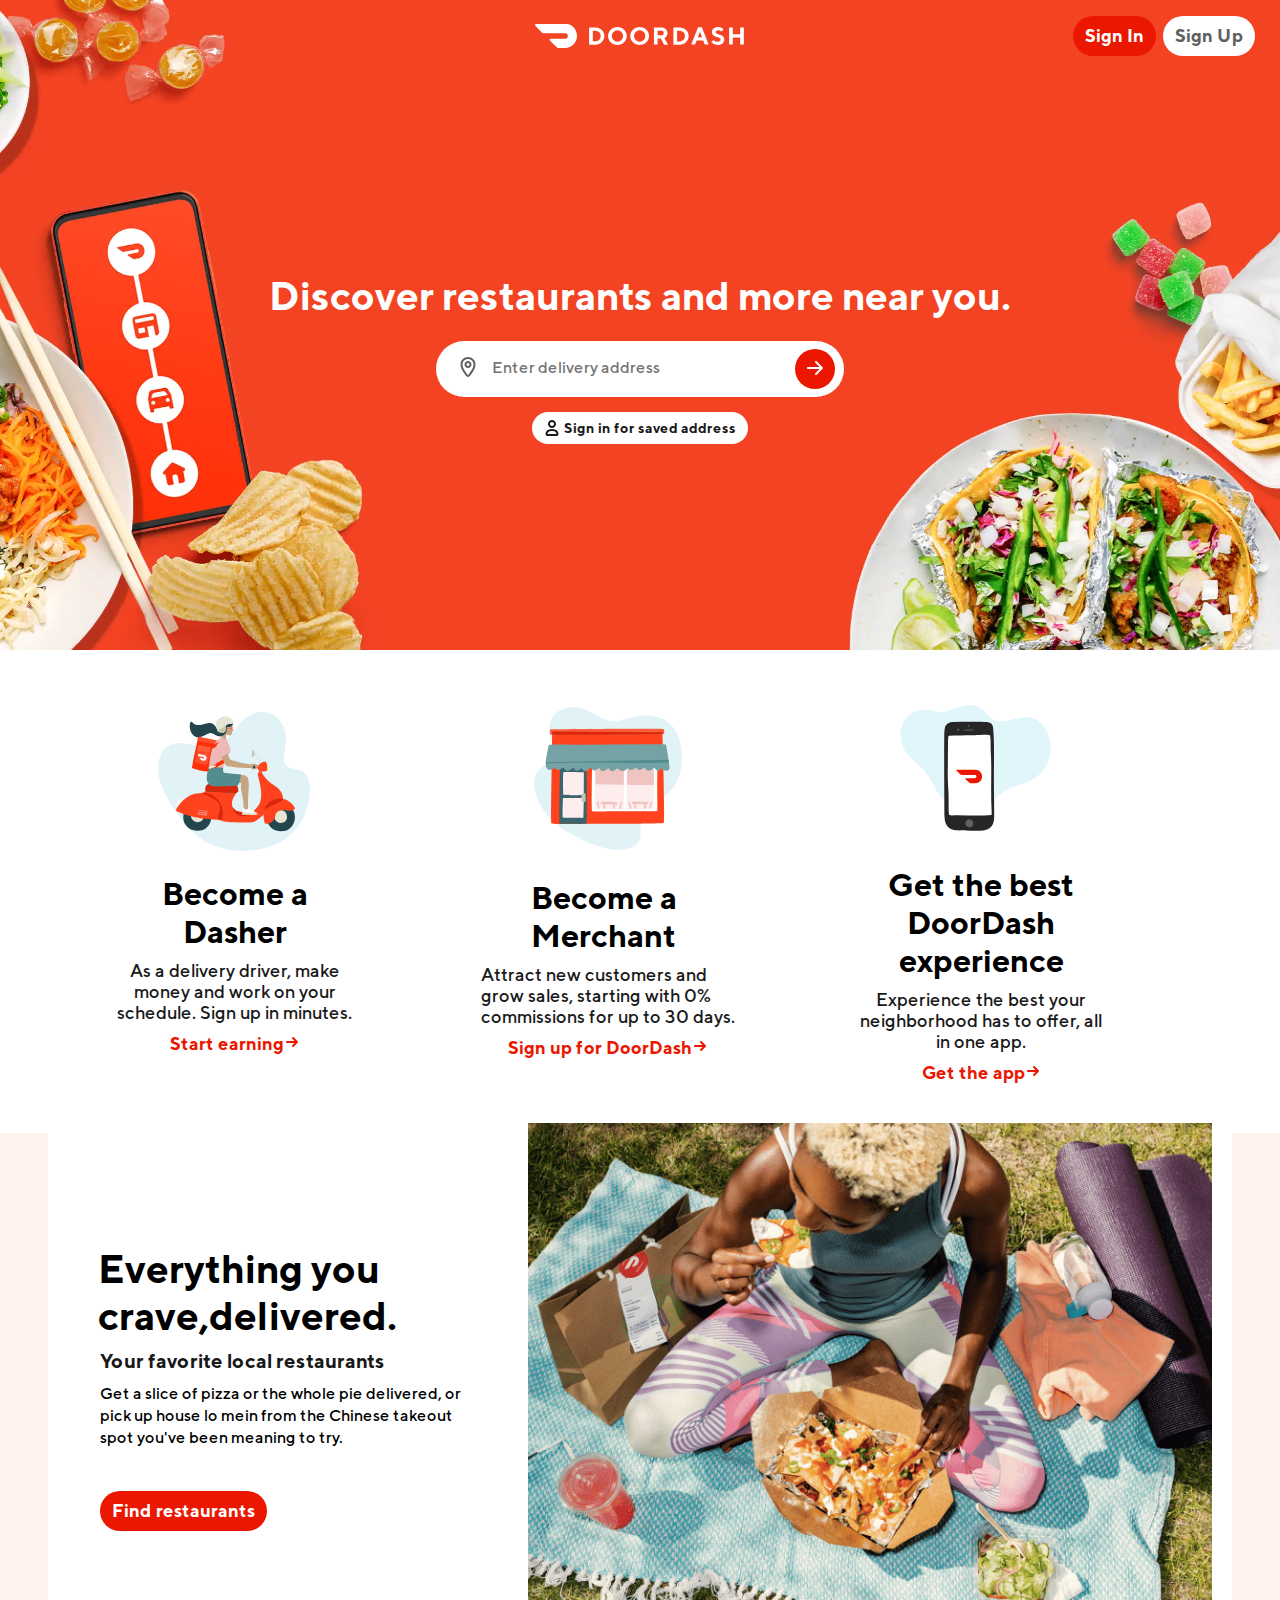
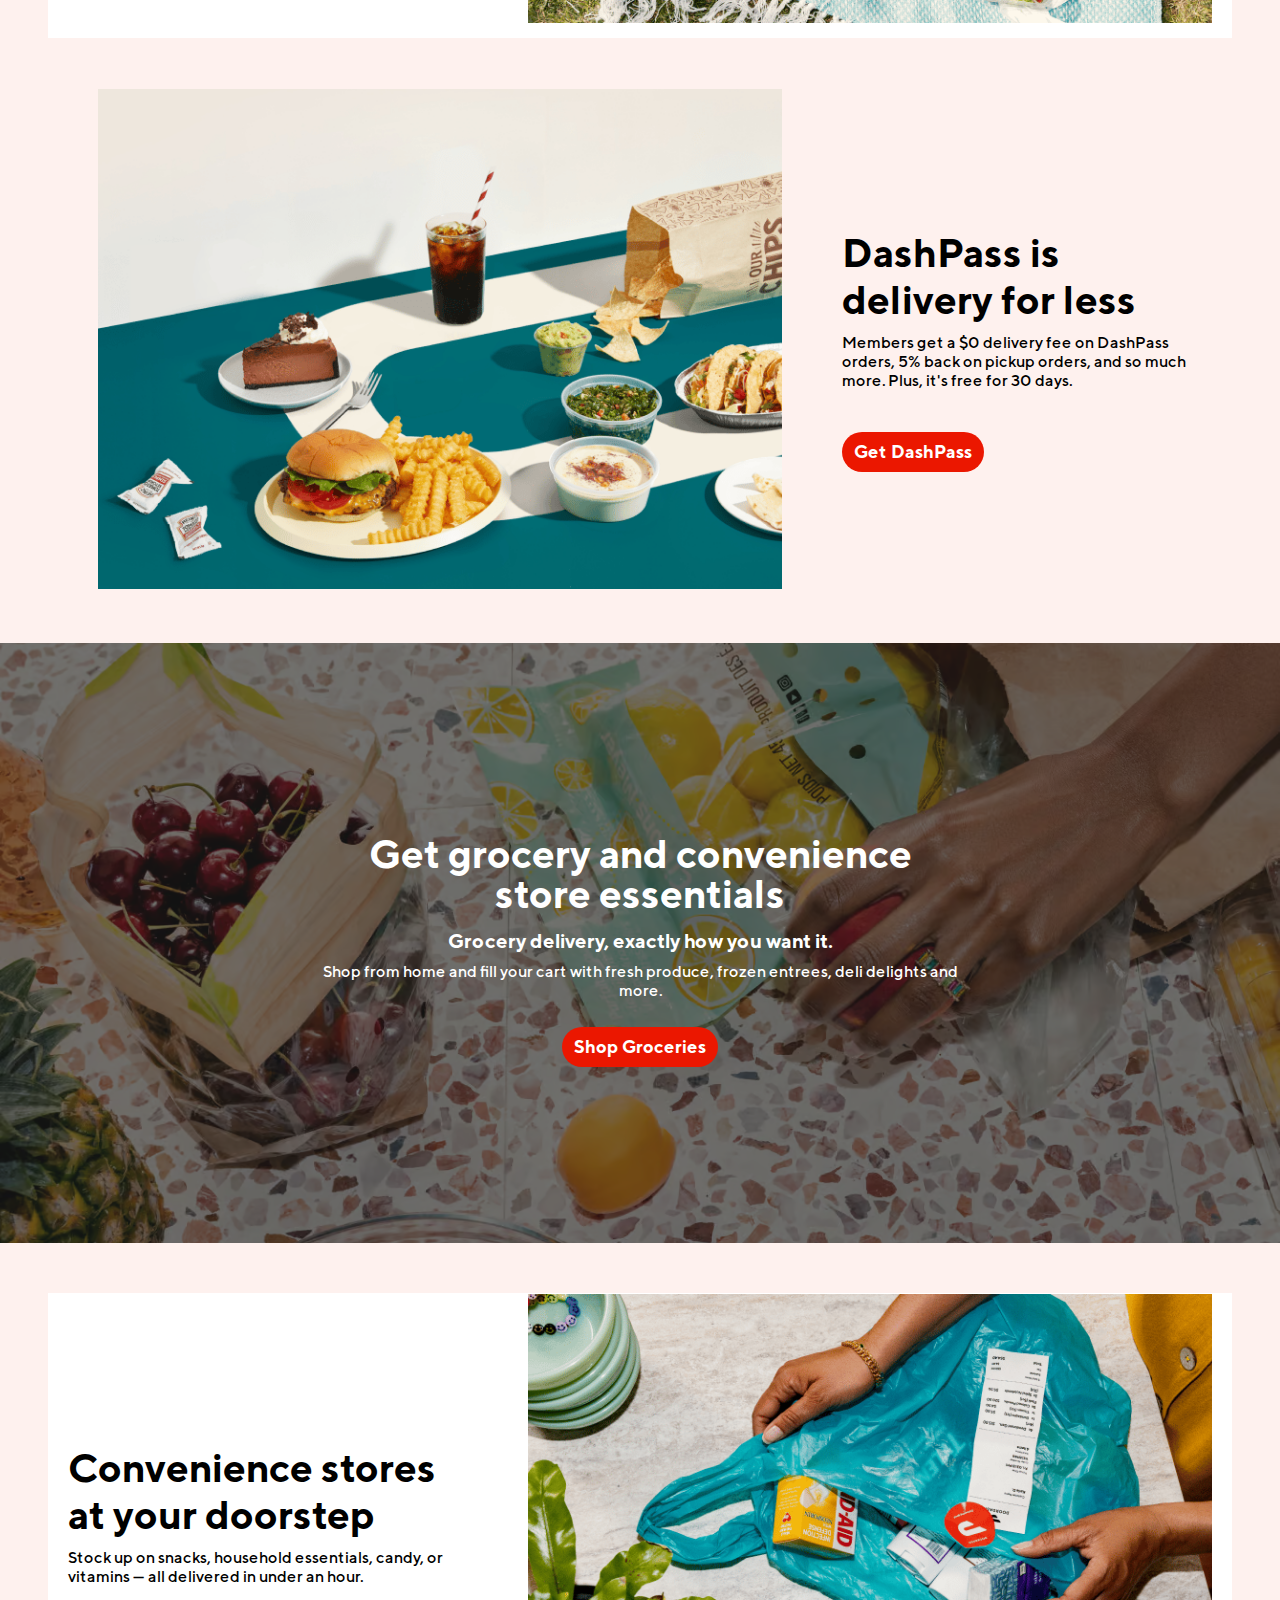
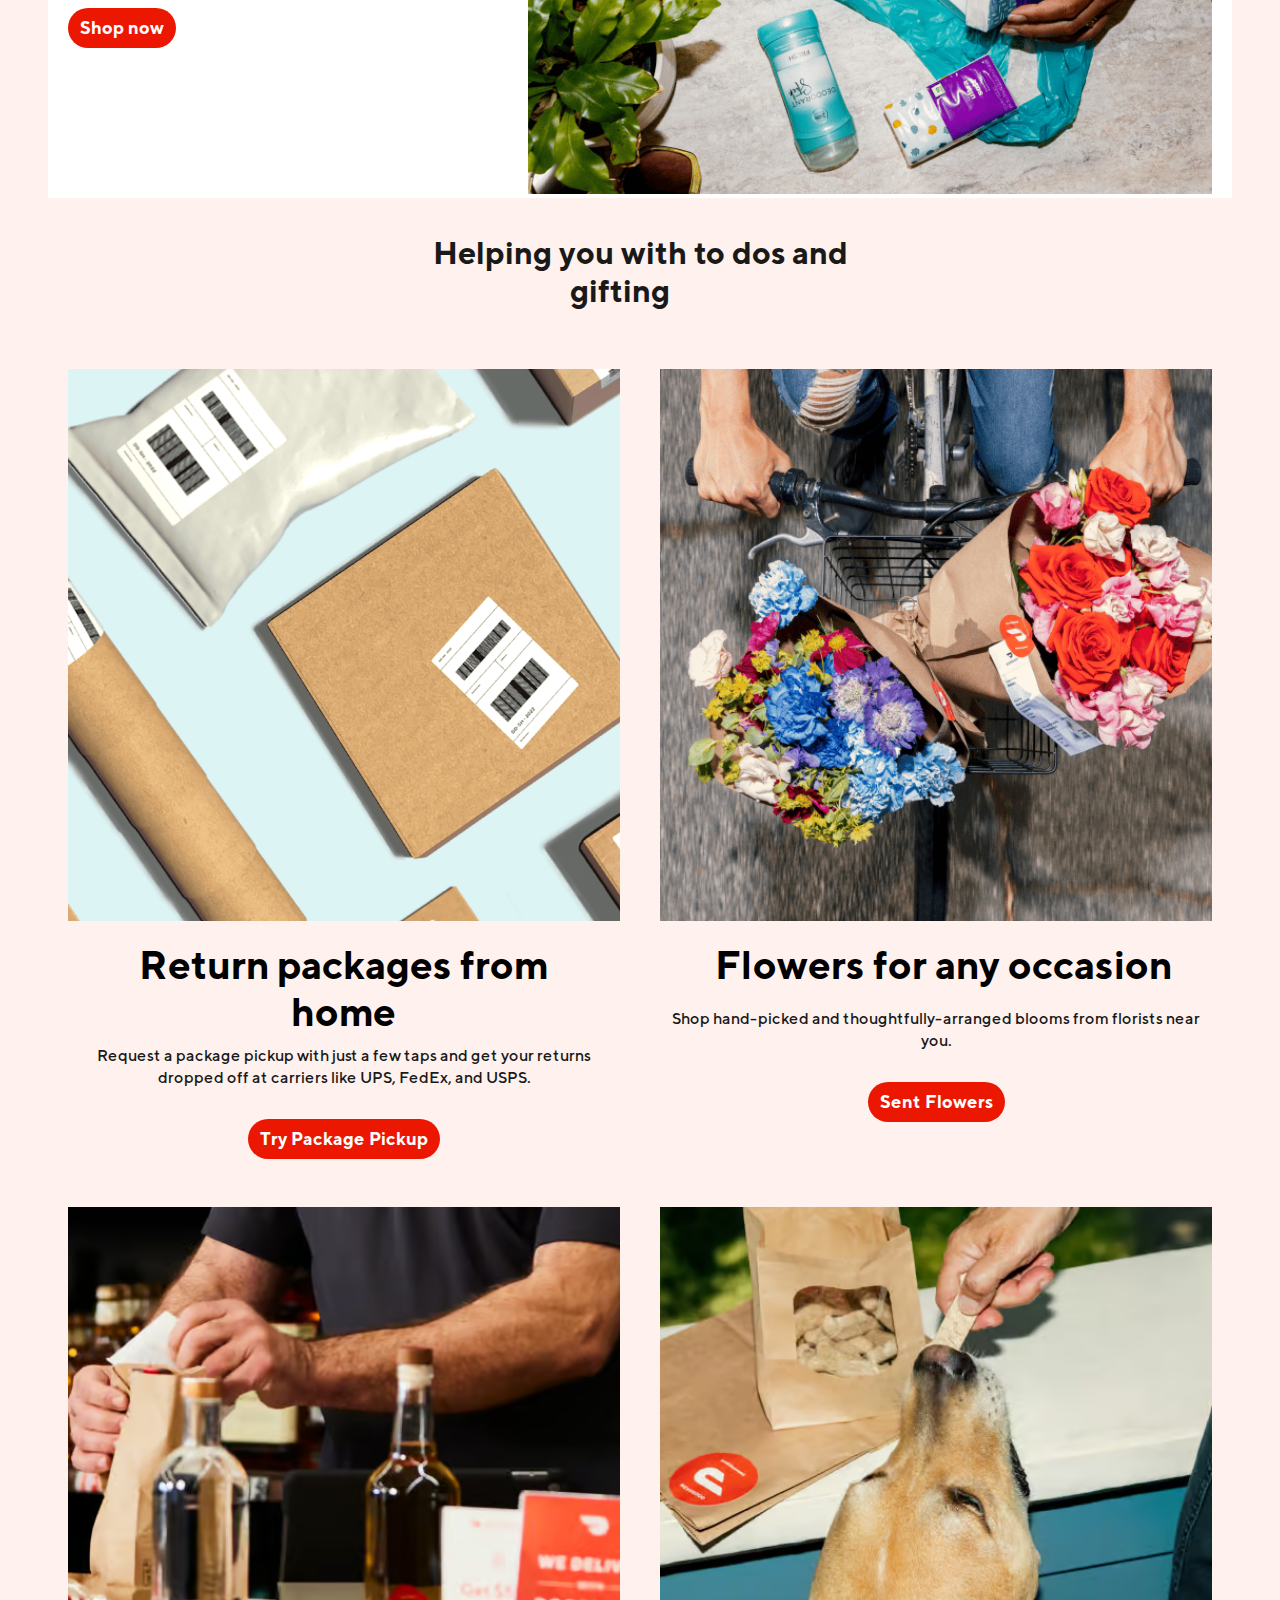
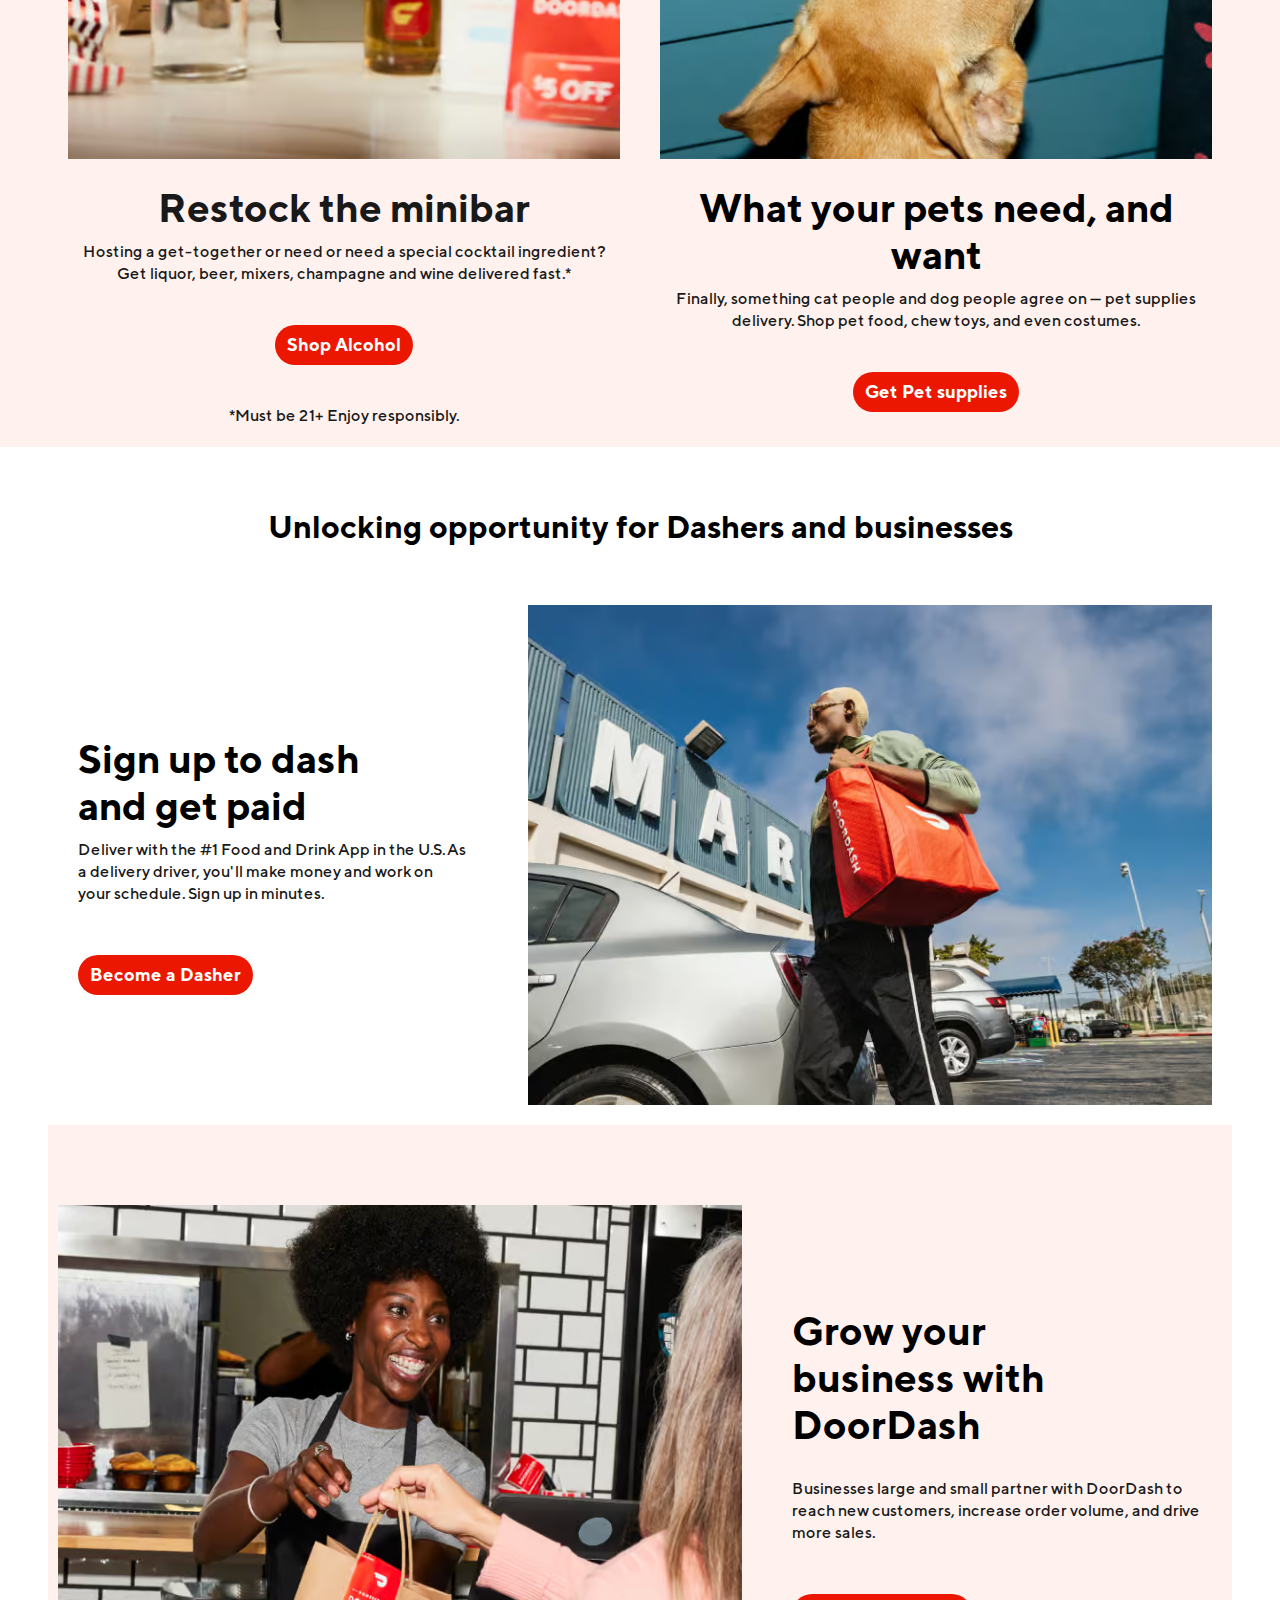
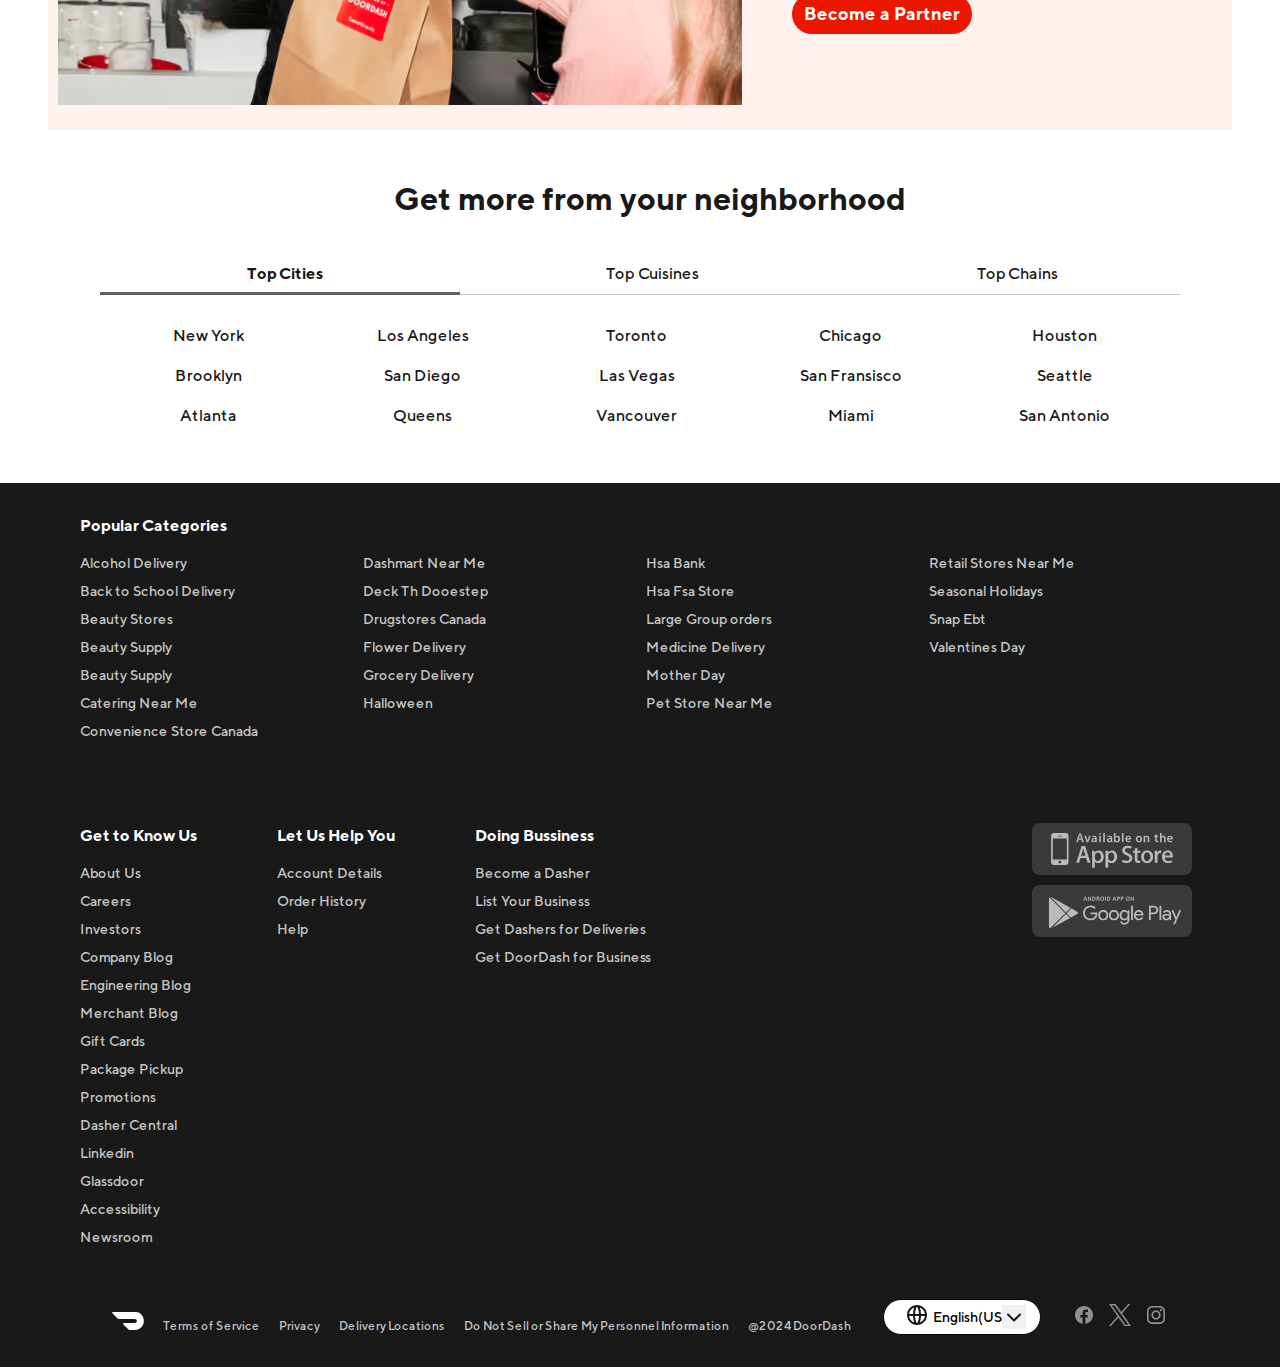
==== commit 691b84eb: "first" ====
--- a/index.html
+++ b/index.html
@@ -9,18 +9,18 @@
   <div class="add">
     <div class="mac">
       <div class="mit">
-        <img src="/Doordash/images/top_logo.svg"  alt="">
+        <img src="/images/top_logo.svg"  alt="">
       </div>
   </div>
     <div class="rating">
       <span class="bluelock">Browse faster in the app</span>
     <p class="ppn">$0 delivery fee on first order</p>
     <div class="star">
-      <img src="/Doordash/pics/svg-export/star.svg">
-      <img src="/Doordash/pics/svg-export/star.svg">
-      <img src="/Doordash/pics/svg-export/star.svg">
-      <img src="/Doordash/pics/svg-export/star.svg">
-      <img src="/Doordash/pics/svg-export/half-star.svg">
+      <img src="/pics/svg-export/star.svg">
+      <img src="/pics/svg-export/star.svg">
+      <img src="/pics/svg-export/star.svg">
+      <img src="/pics/svg-export/star.svg">
+      <img src="/pics/svg-export/half-star.svg">
          <p class="opm">18.2M ratings</p>
       
     </div>
@@ -40,12 +40,12 @@
     <div class="flotter">
       <div></div>
       <div class="normal">
-      <img class="fluke-1" src="/Doordash/pics/svg-export/logo-white.svg">
-      <img class="fluke" src="/Doordash/pics/svg-export/doordash-white.svg" >
+      <img class="fluke-1" src="/pics/svg-export/logo-white.svg">
+      <img class="fluke" src="/pics/svg-export/doordash-white.svg" >
     </div>
     <div class="ubnormal"> 
-      <img class="wl" src="/Doordash/pics/whitelogo-1.svg">
-      <img class="DD" src="/Doordash/pics/doordashlogo-1.svg">
+      <img class="wl" src="/pics/whitelogo-1.svg">
+      <img class="DD" src="/pics/doordashlogo-1.svg">
     </div>
     <div class="frank">
       <button id="red">Sign In</button>
@@ -54,8 +54,8 @@
     </div>
     <div class="main-nav">
   <div class="mad">  
-  <img src="/Doordash/pics/svg-export/logo-white.svg">
-  <img class="moc" src="/Doordash/pics/svg-export/doordash-white.svg">
+  <img src="/pics/svg-export/logo-white.svg">
+  <img class="moc" src="/pics/svg-export/doordash-white.svg">
   </div>
   <div class="mara">
   <div class="heading">
@@ -65,27 +65,27 @@
 <nav class="topnav">
     
     <div class="entry">
-      <a class="magnifier" href="location"><img src="/Doordash/pics/svg-export/search.svg"></a>
-      <a class="location-logo" href=""><img src="/Doordash/pics/svg-export/personal.svg"></a>
-      <input type="text" class="input" placeholder="Enter delivery address"><img src="/Doordash/pics/svg-export/side-arrow-black .svg">
+      <a class="magnifier" href="location"><img src="/pics/svg-export/search.svg"></a>
+      <a class="location-logo" href=""><img src="/pics/svg-export/personal.svg"></a>
+      <input type="text" class="input" placeholder="Enter delivery address"><img src="/pics/svg-export/side-arrow-black .svg">
 
 
     </div> 
   <div class="milan">
-    <a class="location-logo" href=""><img src="/Doordash/pics/svg-export/personal.svg"></a>
+    <a class="location-logo" href=""><img src="/pics/svg-export/personal.svg"></a>
   <input type="text" class="input-1" placeholder="Enter delivery address">
-  <button class="black-1"><img src="/Doordash/pics/svg-export/white-arrow-1.svg"></button>
+  <button class="black-1"><img src="/pics/svg-export/white-arrow-1.svg"></button>
   </div>
 
 
     <div class="entry-1">
-    <span><img src="/Doordash/pics/svg-export/svgexport-7.svg">Login </span>
+    <span><img src="/pics/svg-export/svgexport-7.svg">Login </span>
     </div>
     <div class="entry-2">
-      <span><img class="person" src="/Doordash/pics/svg-export/svgexport-7.svg"> Sign In</span>
+      <span><img class="person" src="/pics/svg-export/svgexport-7.svg"> Sign In</span>
     </div>
     <div class="entry-3">
-      <span><img src="/Doordash/pics/svg-export/svgexport-7.svg">Sign in for saved address</span>
+      <span><img src="/pics/svg-export/svgexport-7.svg">Sign in for saved address</span>
     </div>
 </nav> 
 </div>
@@ -95,15 +95,15 @@
 
 <div class="app-adv">
   <div class="white-logo">
-  <img src="/Doordash/images/top_logo.svg">
+  <img src="/images/top_logo.svg">
 </div>
 <div class="maria">
   
-  <img src="/Doordash/pics/svg-export/google-play-store-logo.svg">
+  <img src="/pics/svg-export/google-play-store-logo.svg">
 
   <h2>DoorDash App</h2>
   <p>Food & Groceries, Delivered</p>
-  <button id="led">Get the App <div><img class="rightarrow" src="/Doordash/pics/svg-export/side-arrow-white.svg"></div></button>
+  <button id="led">Get the App <div><img class="rightarrow" src="/pics/svg-export/side-arrow-white.svg"></div></button>
 
 </div>
   
@@ -113,7 +113,7 @@
 <section  class="grid">
   <div class="scoots">
     <div class="mic">
-      <img  id="scoots" src="/Doordash/pics/ScootScoot.svg">
+      <img  id="scoots" src="/pics/ScootScoot.svg">
     </div>
     <div class="orange">
     <div class="para">
@@ -121,7 +121,7 @@
     <p>As a delivery driver, make <br>money and work on your<br> schedule. Sign up in minutes.</p>
     </div>
     <div class="link">
-    <a href="#earnigs">Start earning</a><img src="/Doordash/pics/svg-export/svgexport-8.svg">
+    <a href="#earnigs">Start earning</a><img src="/pics/svg-export/svgexport-8.svg">
   </div>
     </div>
   </div>
@@ -130,7 +130,7 @@
 
   <div class="store">
     <div class="pic">
-    <img src="/Doordash/pics/svg-export/Storefront.svg">
+    <img src="/pics/svg-export/Storefront.svg">
   </div>
   <div class="mark">
   <div class="text">
@@ -138,7 +138,7 @@
     <p>Attract new customers and <br> grow sales, starting with 0% <br> commissions for up to 30 days.</p>
   </div>
   <div class="line">
-    <a href="#merchant">Sign up for DoorDash</a><img src="/Doordash/pics/svg-export/svgexport-8.svg">
+    <a href="#merchant">Sign up for DoorDash</a><img src="/pics/svg-export/svgexport-8.svg">
   </div>
   </div>
   </div>
@@ -147,7 +147,7 @@
 
   <div class="iphone">
     <div class="smart">
-    <img src="/Doordash/pics/svg-export/iphone.svg">
+    <img src="/pics/svg-export/iphone.svg">
   </div>
   <div class="wrapper">
   <div class="phone">
@@ -155,7 +155,7 @@
     <p>Experience the best your <br> neighborhood has to offer, all <br> in one app.</p>
   </div>
   <div class="cross">
-    <a href="app">Get the app</a><img src="/Doordash/pics/svg-export/svgexport-8.svg">
+    <a href="app">Get the app</a><img src="/pics/svg-export/svgexport-8.svg">
   </div>
   </div>
   </div>
@@ -167,7 +167,7 @@
 <div class="main-c">
 <section id="pizza">
   <div class="pizza">
-    <img src="/Doordash/images/download_the_app_desktop.png">
+    <img src="/images/download_the_app_desktop.png">
   </div>
   <div class="mania">
     <h2>Everything you crave,delivered.</h2>
@@ -179,7 +179,7 @@
 
 <section class="pay">
   <div class="burger">
-    <img src="/Doordash/images/dashpass_desktop.png">
+    <img src="/images/dashpass_desktop.png">
   </div>
   <div class="me">
     <h2>DashPass is <br>delivery for less</h2>
@@ -205,7 +205,7 @@
  
     <div class="medicine">
        <div class="medi">
-    <img src="/Doordash/images/convenience_desktop.png">
+    <img src="/images/convenience_desktop.png">
         </div>
   <div class="clara">
     <h2>Convenience stores at your doorstep</h2>
@@ -226,9 +226,9 @@
   <div class="structure-1">
     <div class="big">
     <div class="gifting">
-      <img class="old" src="/Doordash/images/package_pickup_old.avif">
-      <img class="new" src="/Doordash/images/package_pickup_new">
-      <img class="fresh" src="/Doordash/images/fresh">
+      <img class="old" src="/images/package_pickup_old.avif">
+      <img class="new" src="/images/package_pickup_new">
+      <img class="fresh" src="/images/fresh">
     </div>
       <div class="small">
         <h2>Return packages from home</h2>
@@ -239,8 +239,8 @@
     
     <div class="flow">
     <div class="flowers">
-      <img class="old-flower" src="/Doordash/images/flowers_desktop.png">
-      <img class="new-flower" src="/Doordash/images/newflower.avif">
+      <img class="old-flower" src="/images/flowers_desktop.png">
+      <img class="new-flower" src="/images/newflower.avif">
     </div>
       <div class="fly">
         <h2>Flowers for any occasion</h2>
@@ -253,7 +253,7 @@
   <div class="structure-2">
   <div class="mini">
   <div class="minibar">
-    <img  src="/Doordash/images/alcohol_desktop.avif">
+    <img  src="/images/alcohol_desktop.avif">
   </div>
     <div class="bar">
       <h2>Restock the minibar</h2>
@@ -265,7 +265,7 @@
   
   <div class="navi">
   <div class="pets">
-    <img  src="/Doordash/images/pet_supplies_desktop.avif">
+    <img  src="/images/pet_supplies_desktop.avif">
   </div>
     <div class="math">
       <h2>What your pets need, and want</h2>
@@ -286,8 +286,8 @@
 
   <div class="class">
   <div class="black">
-    <img class="man" src="/Doordash/pics/become_a_dasher_desktop.avif">
-    <img class="blackman" src="/Doordash/images/blackman old.png">
+    <img class="man" src="/pics/become_a_dasher_desktop.avif">
+    <img class="blackman" src="/images/blackman old.png">
   </div>
   <div class="marco">
     <h2>Sign up to dash and get paid</h2>
@@ -299,7 +299,7 @@
 
 <div class="mall">
   <div class=" lady">
-    <img src="/Doordash/images/work_with_doordash_desktop.avif">
+    <img src="/images/work_with_doordash_desktop.avif">
   </div>
   <div class="blacklady">
     <h2>Grow your business with DoorDash</h2>
@@ -440,8 +440,8 @@
   <section class="roronova">
     <div class="sanji">
   <div class="image">
-    <a class="appstore" href=""><img src="/Doordash/pics/svg-export/svgexport-9.svg" alt=""></a>
-   <a class="playstore" href=""><img src="/Doordash/pics/svg-export/playstrore-white.svg" alt=""></a>
+    <a class="appstore" href=""><img src="/pics/svg-export/svgexport-9.svg" alt=""></a>
+   <a class="playstore" href=""><img src="/pics/svg-export/playstrore-white.svg" alt=""></a>
   </div>
   <div class="jinbei">
   <div class="cate">
@@ -487,14 +487,14 @@
 </section>
 <section class="tony">
   <div class="media">
-    <a class="maa" href="www.facebook.com"><img src="/Doordash/pics/svg-export/facebook.svg"></a>
-    <a class="saa" href="www.x.com"><img src="/Doordash/pics/svg-export/x.svg"></a>
-    <a class="gaa" href="www.instagram.com"><img src="/Doordash/pics/svg-export/instagram.svg"></a>
+    <a class="maa" href="www.facebook.com"><img src="/pics/svg-export/facebook.svg"></a>
+    <a class="saa" href="www.x.com"><img src="/pics/svg-export/x.svg"></a>
+    <a class="gaa" href="www.instagram.com"><img src="/pics/svg-export/instagram.svg"></a>
   </div>
 
   <div class="search">
     <div class="search-1">
-    <label for="Language"><img src="/Doordash/pics/svg-export/language-svg.svg"></label>
+    <label for="Language"><img src="/pics/svg-export/language-svg.svg"></label>
     <select name="Language" id="Language">
       <option value="op1">English(US)</option>
       <option value="op2">Espanol(US)</option>
@@ -503,12 +503,12 @@
       <option value="op5">English(AU)</option>
       <option value="op6">English(NZ)</option>
     </select>
-    <img class="downarrow" src="/Doordash/pics/svg-export/dropdown.svg">
+    <img class="downarrow" src="/pics/svg-export/dropdown.svg">
   </div>
   </div>
   <div class="copyright">
     <div class="pair">
-    <img src="/Doordash/pics/svg-export/logo-white.svg">
+    <img src="/pics/svg-export/logo-white.svg">
     <a class="chopper" href="">Terms of Service</a>
     <a class="chopper" href="">Privacy</a>
     <a class="chopper" href="">Delivery Locations</a>
--- a/styles.css
+++ b/styles.css
@@ -10,11 +10,11 @@
 @font-face {
     font-family: TTNorms-bold;
     font-weight: 700;
-    src: url(/Doordash/font/TTNorms-Bold\ \(1\).woff2);
+    src: url(/font/TTNorms-Bold\ \(1\).woff2);
 }
 @font-face {
     font-family: TTNorms-medium;
-    src: url(/Doordash/font/TTNorms-Medium\ \(1\).woff2);
+    src: url(/font/TTNorms-Medium\ \(1\).woff2);
 }
 h2,h1{
     font-family: TTNorms-bold;
@@ -94,7 +94,7 @@
 
 }
 .banner{
-    background-image: url(/Doordash/images/hero_desktop\ \(2\).png);
+    background-image: url(/images/hero_desktop\ \(2\).png);
     background-size: cover;
     height: 650px;
     background-position: center center;
@@ -998,7 +998,7 @@
     
 }
 .hand{
-    background-image: url("/Doordash/pics/grocery_desktop.avif ");
+    background-image: url("/pics/grocery_desktop.avif ");
     background-size: cover;
     height: 350px;
     position: relative;
